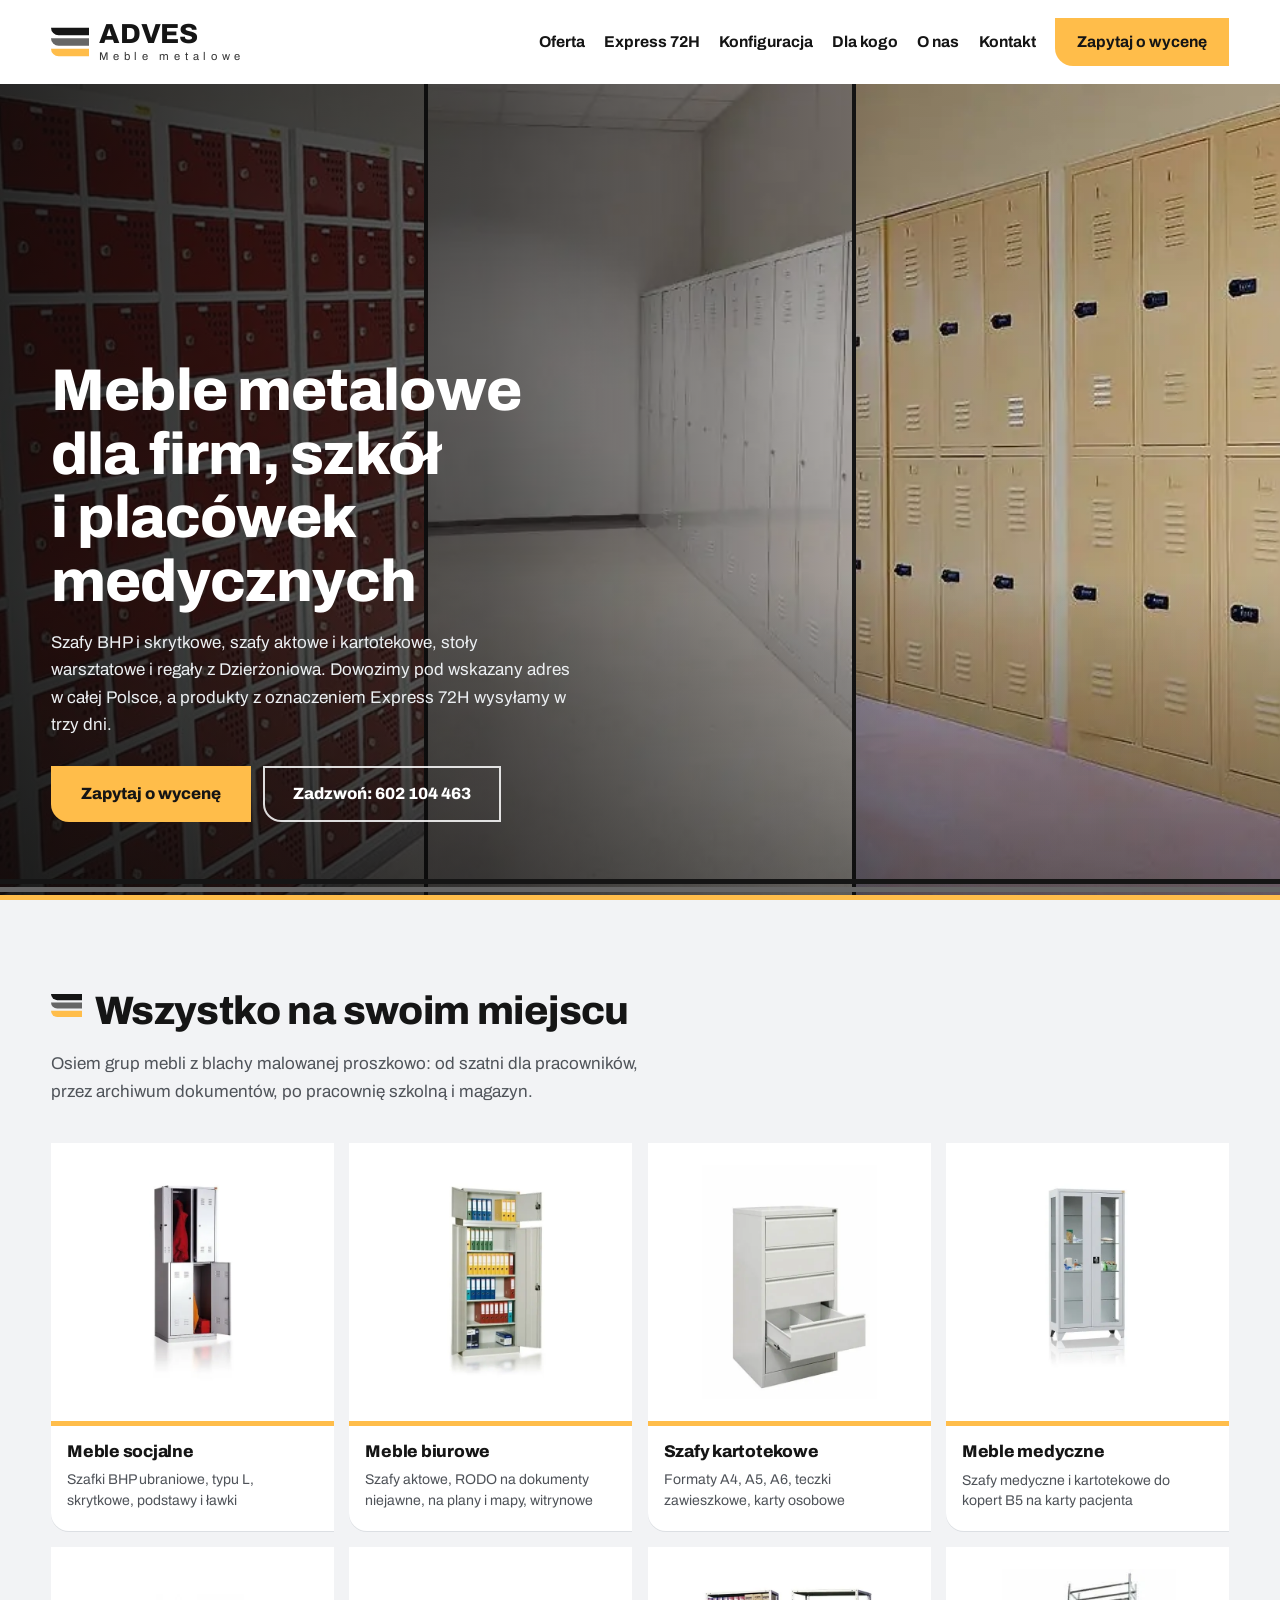
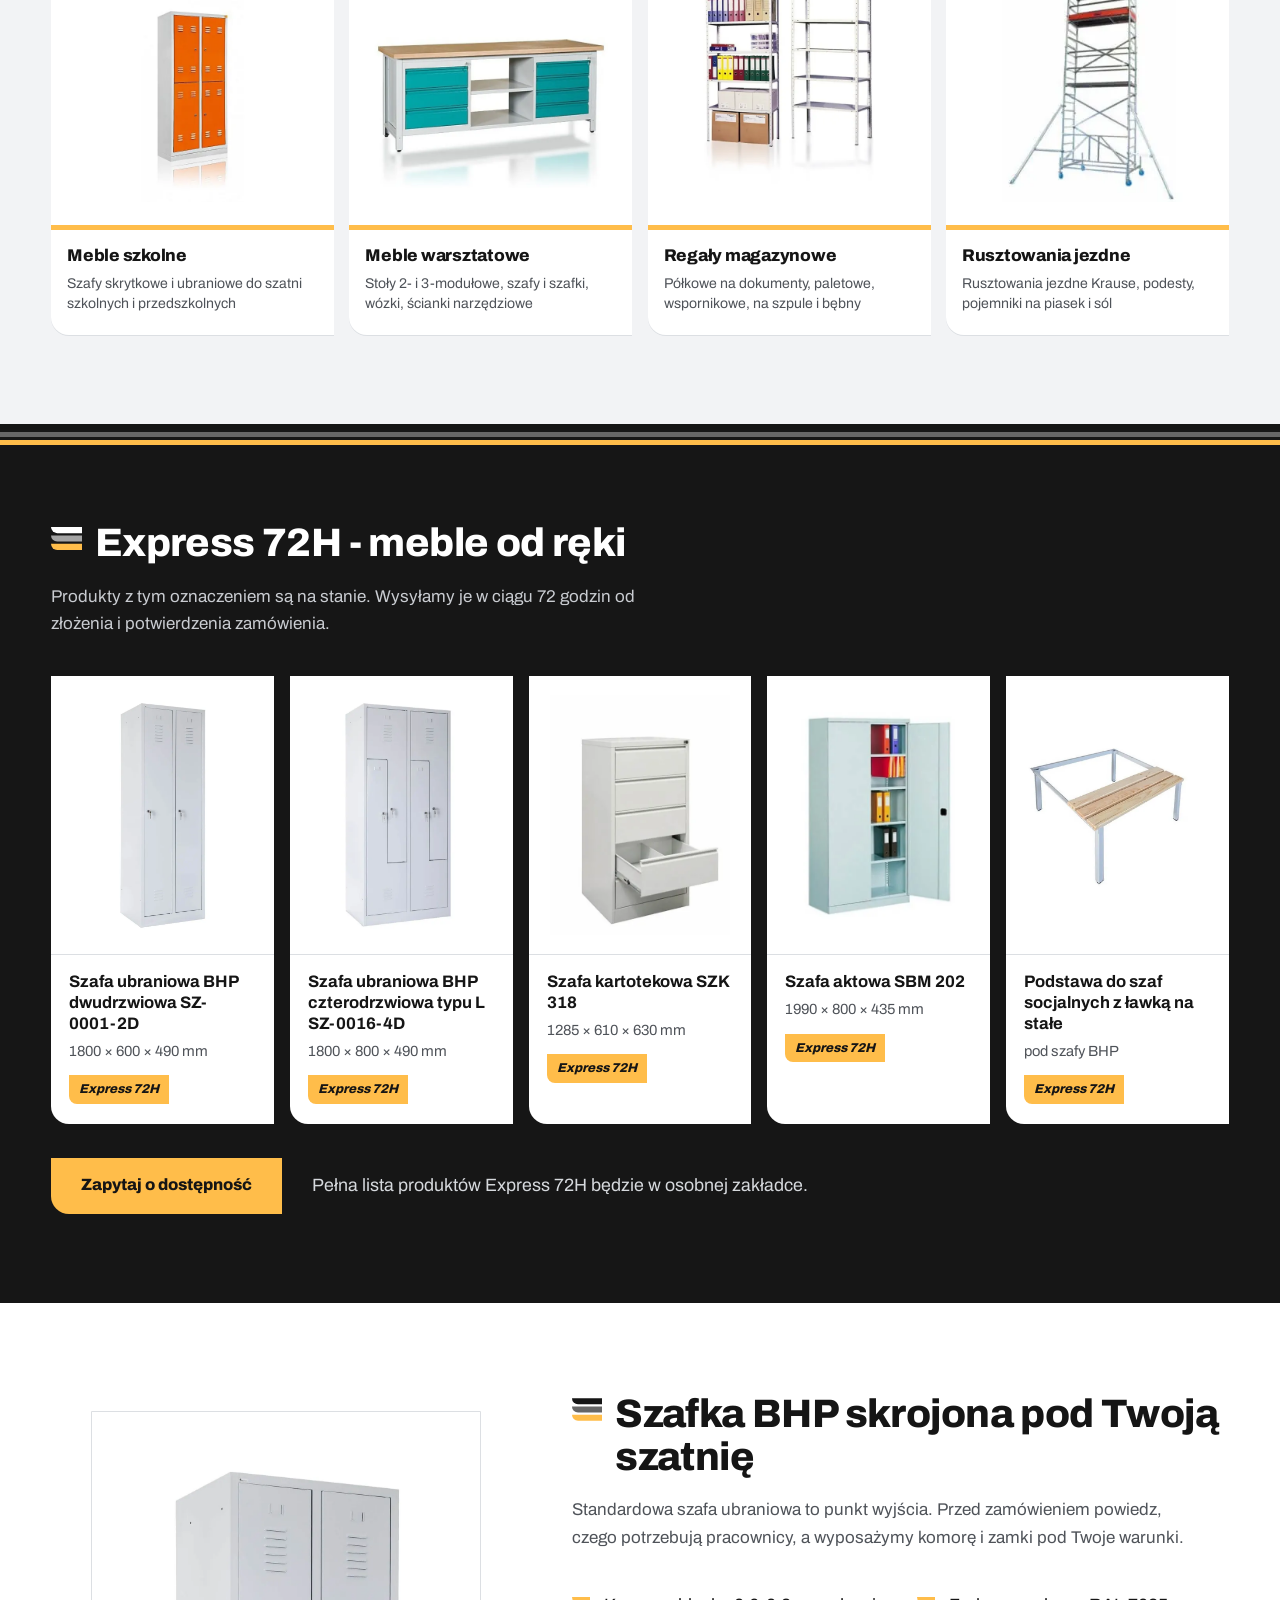
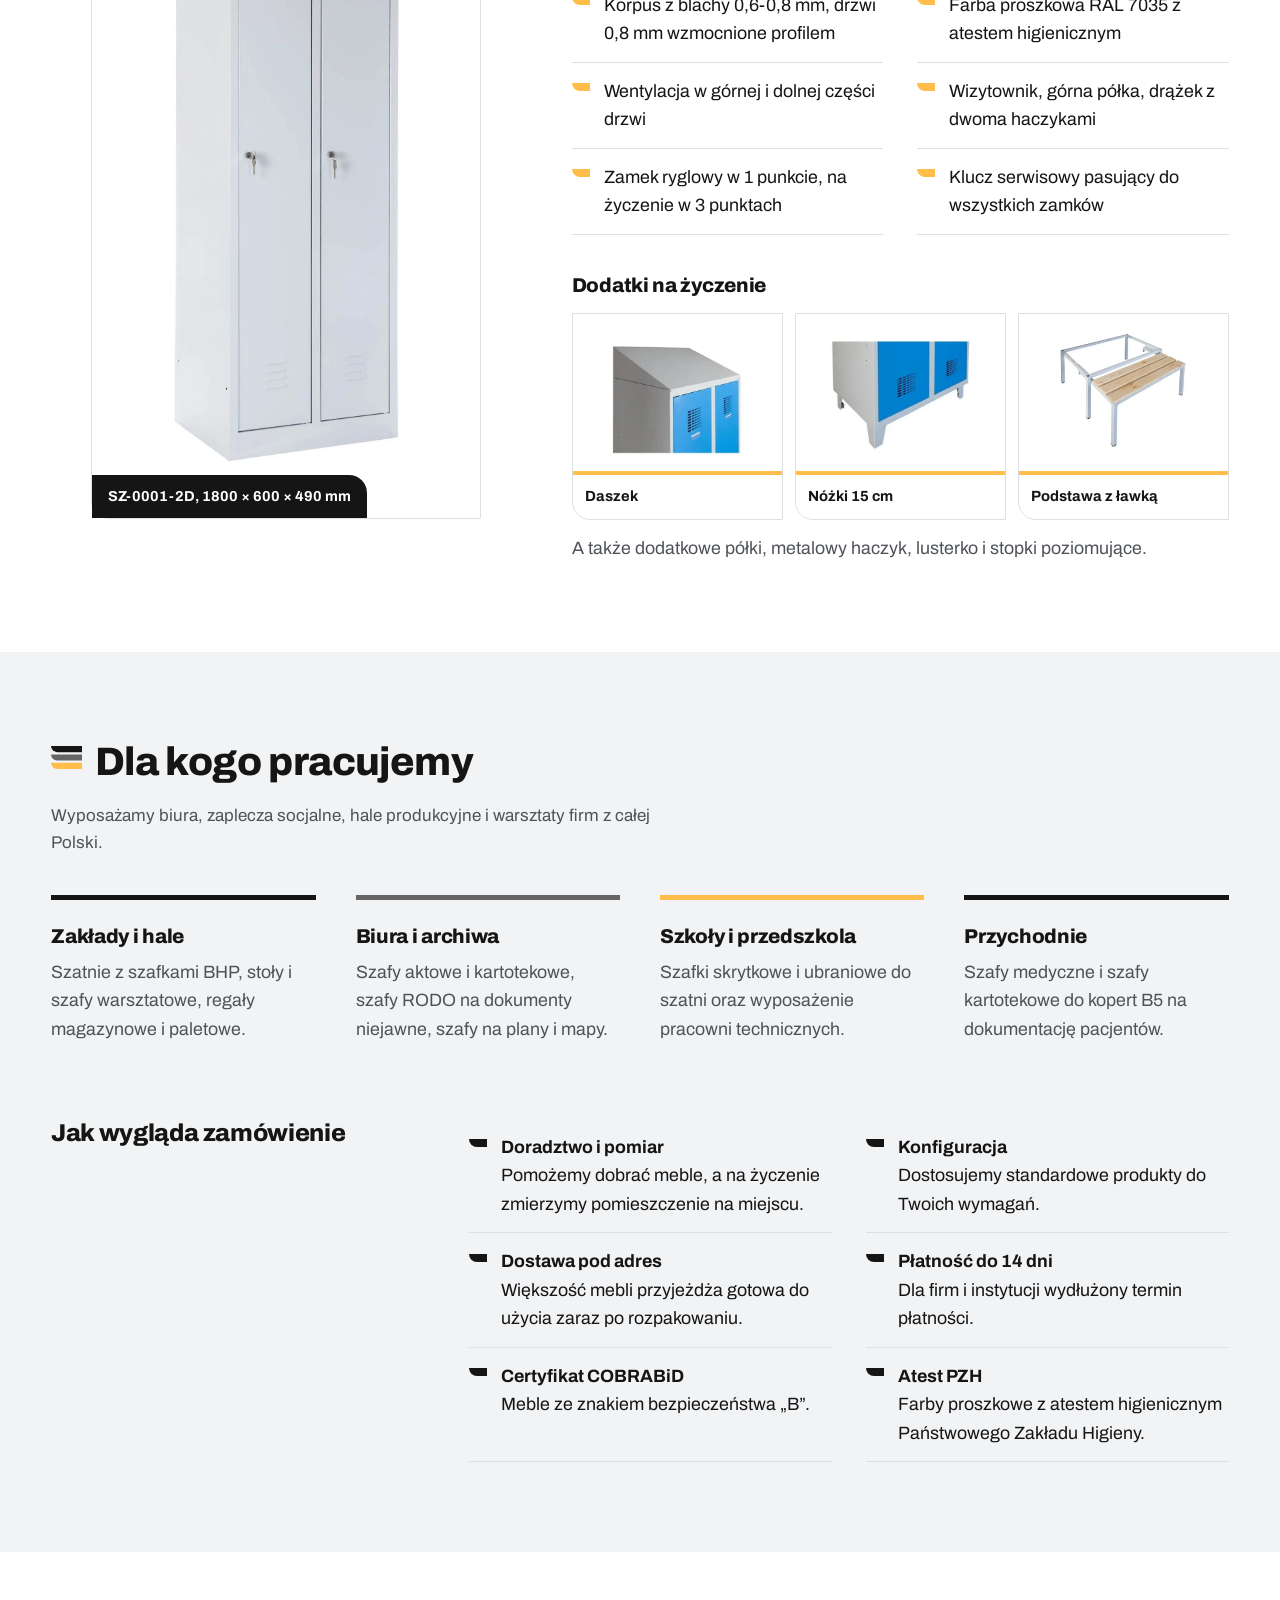
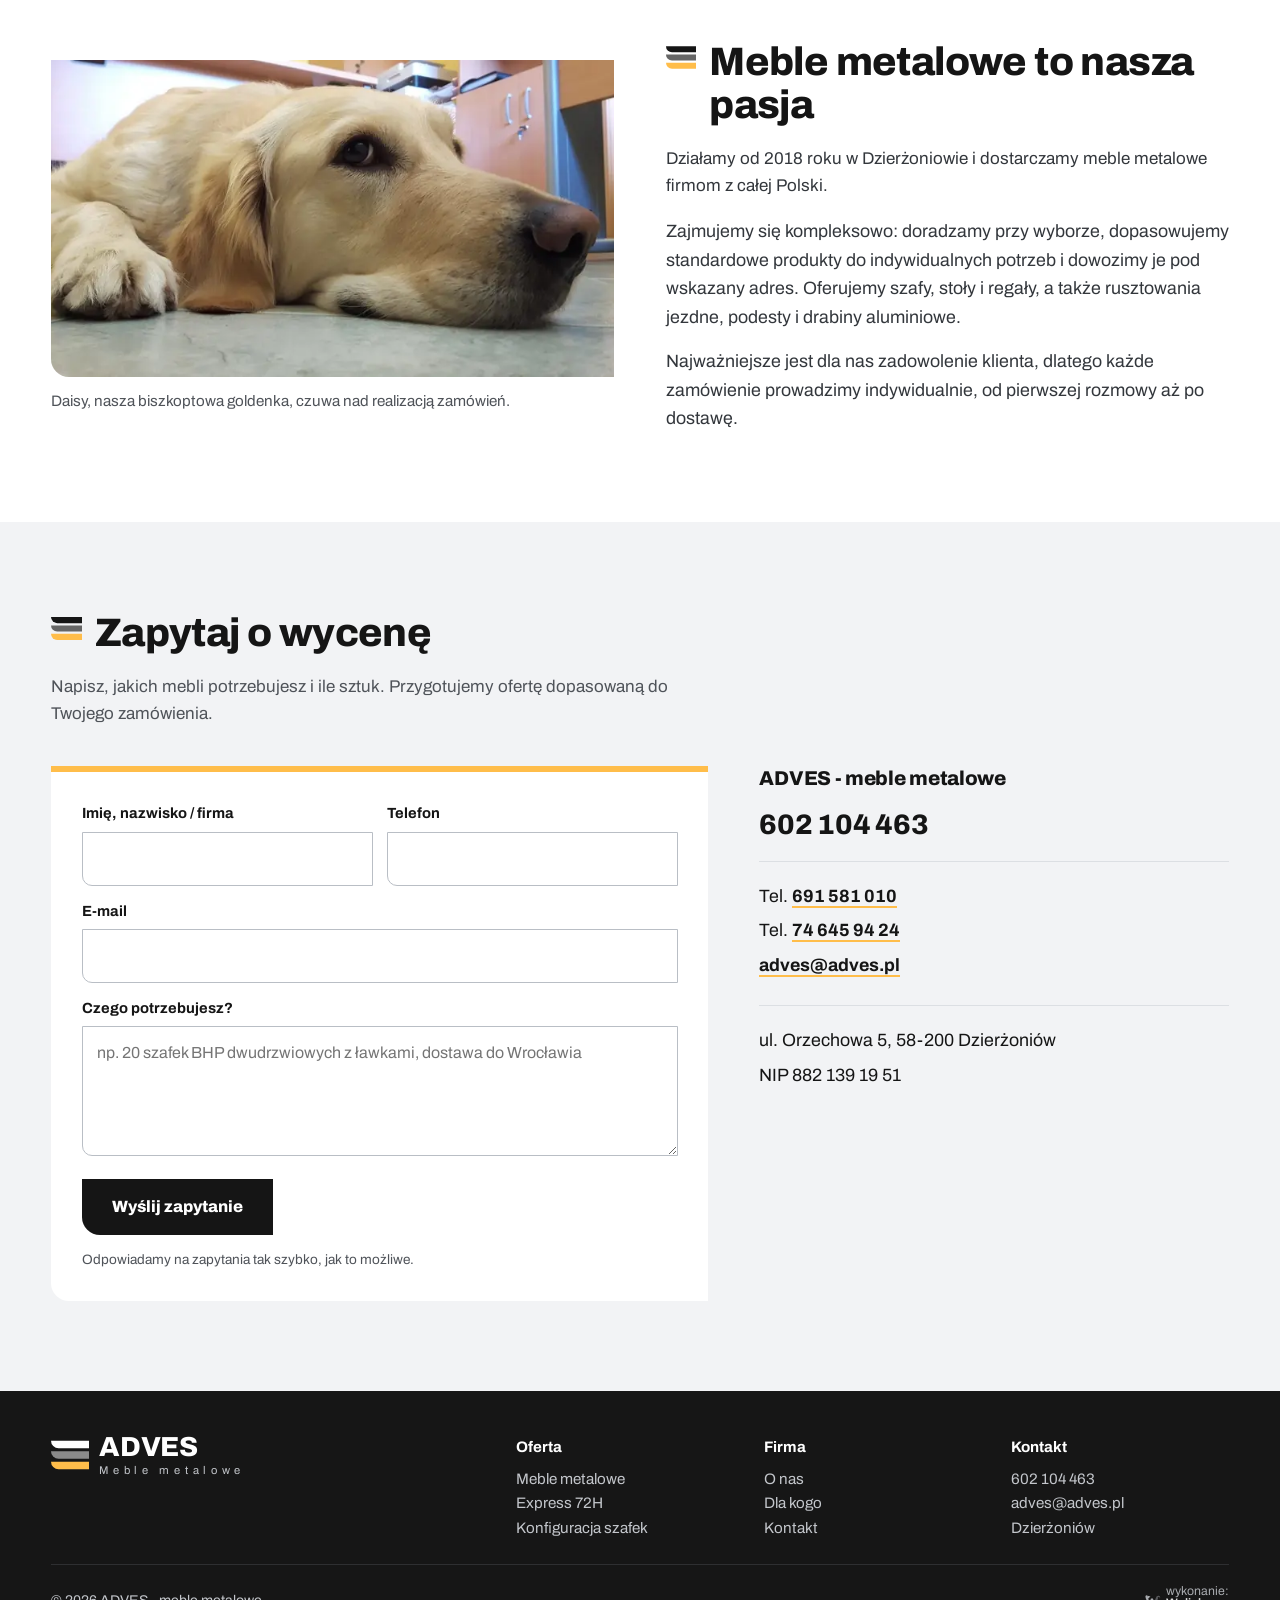
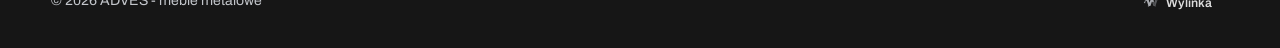
==== index.html @ edc5bda9 "Podglad strony glownej" ====
<!doctype html>
<html lang="pl">
<head>
<meta charset="utf-8">
<meta name="viewport" content="width=device-width,initial-scale=1">
<meta name="robots" content="noindex,nofollow">
<title>Meble metalowe: szafy BHP, biurowe i warsztatowe | ADVES Dzierżoniów</title>
<meta name="description" content="ADVES z Dzierżoniowa: metalowe szafy BHP, aktowe i kartotekowe, meble szkolne, medyczne i warsztatowe, regały i rusztowania. Express 72H, dostawa w całej Polsce. Tel. 602 104 463.">
<meta name="theme-color" content="#ffbd4a">
<link rel="icon" href="img/favicon.svg" type="image/svg+xml">
<link rel="preload" as="image" href="img/drzwi-1.webp" fetchpriority="high">
<link rel="preload" as="font" type="font/woff2" href="fonts/archivo-rdzen.woff2" crossorigin>
<style>
@font-face{font-family:"Archivo";font-style:normal;font-weight:400 800;font-display:swap;src:url(fonts/archivo-rdzen.woff2) format("woff2");unicode-range:U+0020-007E,U+00A0,U+00A9,U+00AB,U+00B0,U+00B7,U+00BB,U+00D3,U+00D7,U+00F3,U+2013,U+2018-2019,U+201C-201E,U+2026}
@font-face{font-family:"Archivo";font-style:normal;font-weight:400 800;font-display:swap;src:url(fonts/archivo-pl.woff2) format("woff2");unicode-range:U+0104-0107,U+0118-0119,U+0141-0144,U+015A-015B,U+0179-017C}
@font-face{font-family:"Archivo-fb";src:local("Arial");size-adjust:102%;ascent-override:90%;descent-override:22%;line-gap-override:0%}
:root{--amber:#ffbd4a;--amber2:#f2a81f;--ink:#151515;--grey:#666;--mut:#4f5359;--g:#f2f3f5;--line:#dcdfe3;--dark:#161616;--hh:64px;--w:min(calc(100vw - 32px),1760px);--r:0 0 0 18px}
@media (min-width:900px){:root{--hh:84px;--w:min(92vw,1760px)}}
*{box-sizing:border-box}
html{scroll-behavior:smooth;scroll-padding-top:var(--hh);-webkit-text-size-adjust:100%}
body{margin:0;font-family:Archivo,"Archivo-fb",system-ui,-apple-system,"Segoe UI",Roboto,sans-serif;font-size:clamp(16px,.22vw + 15px,19px);line-height:1.6;color:var(--ink);background:#fff;overflow-x:hidden}
img{display:block;max-width:100%;height:auto}
a{color:inherit}
h1,h2,h3{margin:0;font-weight:800;line-height:1.08;letter-spacing:-.015em}
h2{font-size:clamp(30px,3.1vw,60px)}
h3{font-size:clamp(20px,1.3vw,26px);line-height:1.2}
p{margin:0}
.wrap{width:var(--w);margin:0 auto}
.skip{position:absolute;left:-999px}.skip:focus{left:16px;top:8px;z-index:99;background:#fff;padding:8px 12px}
/* znak z logo: trzy belki (szuflady) */
.zn{display:flex;align-items:flex-start;gap:clamp(12px,1vw,20px)}
.zn::before{content:"";flex:none;width:clamp(30px,2.4vw,46px);aspect-ratio:40/30;margin-top:.12em;background:url("data:image/svg+xml,%3Csvg xmlns='http://www.w3.org/2000/svg' viewBox='0 0 40 30'%3E%3Cpath d='M0 0h40v8H8a8 8 0 0 1-8-8z' fill='%23151515'/%3E%3Cpath d='M0 11h40v8H8a8 8 0 0 1-8-8z' fill='%23666'/%3E%3Cpath d='M0 22h40v8H8a8 8 0 0 1-8-8z' fill='%23ffbd4a'/%3E%3C/svg%3E") no-repeat center/contain}
.ciem .zn::before{background-image:url("data:image/svg+xml,%3Csvg xmlns='http://www.w3.org/2000/svg' viewBox='0 0 40 30'%3E%3Cpath d='M0 0h40v8H8a8 8 0 0 1-8-8z' fill='%23fff'/%3E%3Cpath d='M0 11h40v8H8a8 8 0 0 1-8-8z' fill='%23a3a3a3'/%3E%3Cpath d='M0 22h40v8H8a8 8 0 0 1-8-8z' fill='%23ffbd4a'/%3E%3C/svg%3E")}
.pasy{height:21px;background:linear-gradient(var(--ink) 0 5px,transparent 5px 8px,var(--grey) 8px 13px,transparent 13px 16px,var(--amber) 16px 21px)}
.btn{display:inline-flex;align-items:center;justify-content:center;gap:10px;min-height:56px;padding:0 30px;background:var(--amber);color:var(--ink);font:800 1.02rem/1 Archivo,"Archivo-fb",Arial,sans-serif;text-decoration:none;border:0;border-radius:var(--r);cursor:pointer;-webkit-tap-highlight-color:transparent;transition:background .15s,transform .15s}
.btn:hover{background:var(--amber2)}
.btn:active{transform:translateY(1px)}
.btn.obw{background:transparent;color:#fff;box-shadow:inset 0 0 0 2px rgba(255,255,255,.85)}
.btn.obw:hover{background:rgba(255,255,255,.12)}
.btn.cz{background:var(--ink);color:#fff}.btn.cz:hover{background:#000}
.btn:focus-visible,.menu a:focus-visible,.karuzela button:focus-visible,a.lb:focus-visible{outline:3px solid #1f6feb;outline-offset:3px}
/* naglowek */
.top{position:sticky;top:0;z-index:50;height:var(--hh);background:#fff;transition:box-shadow .2s}
.top.sc{box-shadow:0 1px 0 var(--line),0 8px 22px rgba(0,0,0,.07)}
.top .wrap{height:100%;display:flex;align-items:center;justify-content:space-between;gap:18px}
.logo{display:flex;align-items:center;gap:10px;text-decoration:none;color:var(--ink)}
.logo svg{width:38px;height:30px;flex:none}
.logo b{display:block;font-weight:800;font-size:1.72rem;line-height:.9;letter-spacing:-.01em}
.logo small{display:block;font-size:.7rem;letter-spacing:.42em;margin-top:5px;color:#333;line-height:1}
.menu{display:flex;align-items:center;gap:clamp(14px,1.5vw,34px)}
.menu a{text-decoration:none;font-weight:700;font-size:.98rem;position:relative;padding:6px 0;color:var(--ink)}
.menu a:not(.btn).on::after,.menu a:not(.btn):not(.tel):hover::after{content:"";position:absolute;left:0;right:0;bottom:-2px;height:4px;background:var(--amber);border-radius:0 0 0 4px}
.menu .tel{white-space:nowrap}
.menu .btn{min-height:48px;padding:0 22px}
.burger{display:none}
@media (max-width:1320px){.menu .tel{display:none}}
@media (max-width:1100px){
  .menu{position:fixed;inset:var(--hh) 0 auto 0;background:#fff;flex-direction:column;align-items:stretch;gap:0;padding:6px 16px 22px;border-top:1px solid var(--line);box-shadow:0 18px 30px rgba(0,0,0,.14);transform:translateY(-8px);opacity:0;visibility:hidden;transition:.2s}
  .top.open .menu{transform:none;opacity:1;visibility:visible}
  .menu a{padding:15px 0;border-bottom:1px solid var(--line);font-size:1.08rem}
  .menu a.on::after,.menu a:hover::after{display:none}
  .menu a.on{color:#000;box-shadow:inset 5px 0 0 var(--amber);padding-left:14px}
  .menu .tel{display:block}
  .menu .btn{margin-top:16px;min-height:54px;border-bottom:0}
  .burger{display:flex;flex-direction:column;justify-content:center;gap:5px;width:48px;height:48px;padding:0 11px;background:var(--ink);border:0;border-radius:0 0 0 12px;cursor:pointer}
  .burger span{display:block;height:3px;background:#fff;border-radius:0 0 0 3px;transition:.2s}
  .burger span:nth-child(3){background:var(--amber)}
  .top.open .burger span:nth-child(1){transform:translateY(8px) rotate(45deg)}
  .top.open .burger span:nth-child(2){opacity:0}
  .top.open .burger span:nth-child(3){transform:translateY(-8px) rotate(-45deg);background:#fff}
}
/* hero: trzy drzwi szafek */
.hero{position:relative;display:flex;flex-direction:column;justify-content:flex-end;min-height:calc(100svh - var(--hh));color:#fff;background:var(--ink);isolation:isolate}
.drzwi{position:absolute;inset:0;display:grid;grid-template-columns:repeat(3,1fr);gap:4px;z-index:-2}
.drzwi img{width:100%;height:100%;object-fit:cover}
.hero::before{content:"";position:absolute;inset:0;z-index:-1;background:linear-gradient(180deg,rgba(10,10,10,.12) 0%,rgba(10,10,10,.5) 22%,rgba(10,10,10,.82) 50%,rgba(10,10,10,.92) 100%)}
.hero .wrap{padding:48px 0 34px}
.hero h1{font-size:clamp(34px,4.6vw,92px);max-width:14ch;text-wrap:balance}
.hero p{margin-top:16px;max-width:52ch;font-size:clamp(17px,1.05vw,21px);color:#eceff2}
.hero .akcje{display:flex;flex-wrap:wrap;gap:12px;margin-top:28px}
.hero .pasy{position:absolute;left:0;right:0;bottom:0;height:21px}
@media (min-width:900px){
  .hero{min-height:min(calc(100svh - var(--hh)),980px)}
  .hero .wrap{padding:80px 0 78px}
  .hero::before{background:linear-gradient(90deg,rgba(10,10,10,.86) 0%,rgba(10,10,10,.62) 38%,rgba(10,10,10,.12) 70%,rgba(10,10,10,0) 100%),linear-gradient(0deg,rgba(10,10,10,.45),rgba(10,10,10,0) 40%)}
}
@media (max-width:899px){.hero .akcje .btn{flex:1 1 auto}}
/* sekcje */
section{padding:clamp(64px,7vw,130px) 0}
.szary{background:var(--g)}
.ciem{background:var(--dark);color:#fff}
.lead{max-width:62ch;color:var(--mut);margin-top:18px;font-size:clamp(17px,1vw,20px)}
.ciem .lead{color:#c9ccd1}
.glowa{display:flex;justify-content:space-between;align-items:flex-end;gap:24px;flex-wrap:wrap;margin-bottom:clamp(30px,3vw,54px)}
/* kategorie */
.kat{display:grid;gap:clamp(14px,1.2vw,22px);grid-template-columns:repeat(2,1fr)}
@media (min-width:900px){.kat{grid-template-columns:repeat(4,1fr)}}
@media (min-width:1600px){.kat{grid-template-columns:repeat(8,1fr)}}
.kat article{background:#fff;border-radius:var(--r);overflow:hidden;display:flex;flex-direction:column;box-shadow:0 1px 0 var(--line)}
.kat .fot{position:relative;aspect-ratio:1;background:#fff;border-bottom:5px solid var(--amber)}
.kat .fot img{position:absolute;inset:8%;width:84%;height:84%;object-fit:contain}
.kat .tx{padding:16px 16px 20px}
.kat h3{font-size:clamp(17px,1.1vw,22px)}
.kat p{margin-top:8px;font-size:.88rem;color:var(--mut);line-height:1.45}
@media (max-width:420px){.kat .tx{padding:12px 12px 16px}.kat p{font-size:.82rem}}
/* karuzela */
.karuzela{position:relative}
.tor{display:grid;grid-auto-flow:column;grid-auto-columns:minmax(240px,78%);gap:16px;overflow-x:auto;scroll-snap-type:x mandatory;scrollbar-width:none;padding-bottom:4px;cursor:grab}
.tor::-webkit-scrollbar{display:none}
.tor.ciag{cursor:grabbing;scroll-snap-type:none}
.tor>*{scroll-snap-align:start}
@media (min-width:700px){.tor{grid-auto-columns:calc((100% - 32px)/3)}}
@media (min-width:1200px){.tor{grid-auto-columns:calc((100% - 64px)/5);gap:16px}}
.strz{display:flex;gap:10px}
.strz button{width:52px;height:52px;border:0;border-radius:0 0 0 14px;background:var(--amber);color:var(--ink);font:800 22px/1 Archivo,Arial,sans-serif;cursor:pointer}
.strz button:disabled{opacity:.35;cursor:default}
.karuzela.pelna .strz{display:none}
/* express */
.prod{background:#fff;color:var(--ink);border-radius:var(--r);overflow:hidden;display:flex;flex-direction:column;user-select:none}
.prod a.lb{position:relative;display:block;aspect-ratio:4/5;background:#fff}
.prod a.lb img{position:absolute;inset:7%;width:86%;height:86%;object-fit:contain;pointer-events:none}
.prod .tx{padding:16px 18px 20px;border-top:1px solid var(--line);flex:1}
.prod b{display:block;font-size:1.04rem;line-height:1.25}
.prod span{display:block;margin-top:6px;color:var(--mut);font-size:.92rem}
.prod .zn72{display:inline-block;margin-top:12px;padding:4px 10px;background:var(--amber);font-weight:800;font-size:.8rem;border-radius:0 0 0 8px}
.uwaga72{margin-top:30px;display:flex;flex-wrap:wrap;gap:16px 30px;align-items:center;color:#d6d9dd}
/* konfiguracja */
.konf{display:grid;gap:clamp(30px,4vw,80px);align-items:start}
@media (min-width:1000px){.konf{grid-template-columns:minmax(0,5fr) minmax(0,7fr)}}
.szafa{background:#fff;border:1px solid var(--line);border-radius:var(--r);display:flex;justify-content:center;padding:clamp(24px,3vw,56px);position:relative}
.szafa a{display:block}
.szafa img{height:min(70vh,720px);width:auto;max-width:100%;object-fit:contain}
.szafa figcaption{position:absolute;left:0;bottom:0;background:var(--ink);color:#fff;padding:10px 16px;font-weight:700;font-size:.9rem;border-radius:0 18px 0 0}
.spec{list-style:none;padding:0;margin:26px 0 0;display:grid;gap:0}
@media (min-width:700px){.spec{grid-template-columns:1fr 1fr;column-gap:34px}}
.spec li{position:relative;padding:14px 0 14px 32px;border-bottom:1px solid var(--line)}
.spec li::before{content:"";position:absolute;left:0;top:1.15em;width:18px;height:8px;background:var(--amber);border-radius:0 0 0 8px}
.dodatki{margin-top:clamp(30px,3vw,48px)}
.dodatki h3{margin-bottom:16px}
.dod{display:grid;grid-template-columns:repeat(3,1fr);gap:12px}
.dod a{display:block;background:#fff;border:1px solid var(--line);border-radius:var(--r);overflow:hidden;text-decoration:none}
.dod img{aspect-ratio:4/3;object-fit:contain;width:100%;padding:6%}
.dod span{display:block;padding:10px 12px;font-weight:700;font-size:.92rem;border-top:4px solid var(--amber)}
.dodatki p{margin-top:14px;color:var(--mut)}
/* dla kogo */
.kto{display:grid;gap:0;grid-template-columns:1fr}
@media (min-width:700px){.kto{grid-template-columns:repeat(2,1fr);gap:0 40px}}
@media (min-width:1200px){.kto{grid-template-columns:repeat(4,1fr)}}
.kto div{padding:24px 0;border-top:5px solid var(--ink)}
.kto div:nth-child(2){border-color:var(--grey)}.kto div:nth-child(3){border-color:var(--amber)}.kto div:nth-child(4){border-color:var(--ink)}
.kto p{margin-top:10px;color:var(--mut)}
.jak{margin-top:clamp(40px,4vw,70px);display:grid;gap:clamp(20px,3vw,60px);align-items:start}
@media (min-width:1000px){.jak{grid-template-columns:minmax(0,4fr) minmax(0,8fr)}}
.jak ul{list-style:none;margin:0;padding:0;display:grid;gap:0}
@media (min-width:700px){.jak ul{grid-template-columns:1fr 1fr;column-gap:34px}}
.jak li{position:relative;padding:14px 0 14px 32px;border-bottom:1px solid var(--line)}
.jak li::before{content:"";position:absolute;left:0;top:1.15em;width:18px;height:8px;background:var(--ink);border-radius:0 0 0 8px}
.jak li b{display:block}
/* o nas */
.onas{display:grid;gap:clamp(30px,4vw,80px);align-items:center}
@media (min-width:1000px){.onas{grid-template-columns:minmax(0,6fr) minmax(0,6fr)}}
.onas figure{margin:0;position:relative}
.onas figure a{display:block;border-radius:var(--r);overflow:hidden}
.onas figure img{width:100%;aspect-ratio:16/9;object-fit:cover}
.onas figcaption{margin-top:12px;color:var(--mut);font-size:.95rem}
.onas .txt p+p{margin-top:16px}
.onas .txt p{color:#33373c}
/* kontakt */
.kont{display:grid;gap:clamp(30px,4vw,80px);align-items:start}
@media (min-width:1000px){.kont{grid-template-columns:minmax(0,7fr) minmax(0,5fr)}}
form.pokaz{display:grid;gap:14px;background:#fff;padding:clamp(20px,2.4vw,40px);border-radius:var(--r);border-top:6px solid var(--amber)}
@media (min-width:700px){form.pokaz{grid-template-columns:1fr 1fr}.pole.cale,form.pokaz .btn,form.pokaz .info,form.pokaz .msg{grid-column:1/-1}}
.pole label{display:block;font-weight:700;font-size:.92rem;margin-bottom:6px}
.pole input,.pole textarea,.pole select{width:100%;font:inherit;font-size:16px;padding:13px 14px;border:1.5px solid #b9bec5;border-radius:0 0 0 10px;background:#fff;color:var(--ink)}
.pole textarea{min-height:130px;resize:vertical}
.pole input:focus,.pole textarea:focus,.pole select:focus{outline:3px solid var(--amber);outline-offset:0;border-color:var(--ink)}
form.pokaz .btn{justify-self:start}
form.pokaz .info{font-size:.85rem;color:var(--mut)}
.msg{padding:14px 16px;background:var(--ink);color:#fff;border-radius:0 0 0 12px}
.dane h3{margin-bottom:12px}
.dane p{margin-bottom:6px}
.dane a{font-weight:700;text-decoration:none;border-bottom:2px solid var(--amber)}
.dane .tel-duzy{display:block;font-size:clamp(26px,2.2vw,40px);font-weight:800;border:0;margin:8px 0 14px;letter-spacing:-.01em}
.dane .blok{padding:20px 0;border-top:1px solid var(--line)}
/* stopka */
footer{background:var(--dark);color:#c3c6cb;padding:44px 0 30px;font-size:.95rem}
footer .wrap{display:grid;grid-template-columns:1fr 1fr;gap:24px 30px}
@media (min-width:900px){footer .wrap{grid-template-columns:2fr 1fr 1fr 1fr}}
footer b{color:#fff;display:block;margin-bottom:8px}
footer .wrap>div:first-child{grid-column:1/-1}
@media (min-width:900px){footer .wrap>div:first-child{grid-column:auto}}
footer a{text-decoration:none}
footer a:hover{color:#fff}
footer .dol{grid-column:1/-1;display:flex;flex-wrap:wrap;gap:12px 24px;justify-content:space-between;align-items:center;border-top:1px solid #2e2f31;padding-top:20px;font-size:.88rem}
footer .logo{color:#fff}
footer .logo small{color:#c3c6cb}

.wylinka-badge{display:inline-flex;align-items:center;gap:.4em;color:inherit;text-decoration:none;font-size:.875em;line-height:1;opacity:.85}
.wylinka-badge:hover,.wylinka-badge:focus-visible{opacity:1}
.wylinka-badge:focus-visible{outline:2px solid currentColor;outline-offset:3px;border-radius:2px}
.wylinka-badge svg{width:18px;height:18px;flex:none;overflow:visible}
.wylinka-badge b{font-weight:600}
.wylinka-badge .wy-old{opacity:.45;transform-origin:40px 30px;transition:transform .32s cubic-bezier(.3,.7,.4,1),opacity .32s ease-out}
.wylinka-badge .wy-pod{opacity:0;transition:opacity .2s ease-out .08s}
.wylinka-badge:hover .wy-old,.wylinka-badge:focus-visible .wy-old{transform:translate(9px,7px) rotate(9deg);opacity:0}
.wylinka-badge:hover .wy-pod,.wylinka-badge:focus-visible .wy-pod{opacity:1}
@media (prefers-reduced-motion:reduce){.wylinka-badge .wy-old,.wylinka-badge .wy-pod{transition:none}.wylinka-badge:hover .wy-old,.wylinka-badge:focus-visible .wy-old{transform:none;opacity:.45}.wylinka-badge:hover .wy-pod,.wylinka-badge:focus-visible .wy-pod{opacity:0}}


/* lightbox */
#lb{border:0;padding:0;max-width:none;max-height:none;width:100vw;height:100dvh;background:rgba(12,12,12,.94);color:#fff}
#lb::backdrop{background:rgba(0,0,0,.6)}
#lb .lb-in{position:absolute;inset:60px 16px 70px;display:flex;align-items:center;justify-content:center}
#lb img{max-width:100%;max-height:100%;object-fit:contain;background:#fff}
#lb p{position:absolute;left:16px;right:16px;bottom:22px;text-align:center}
#lb button{position:absolute;width:52px;height:52px;border:0;border-radius:0 0 0 14px;background:var(--amber);color:var(--ink);font:800 24px/1 Archivo,Arial,sans-serif;cursor:pointer}
.lb-x{top:10px;right:12px}.lb-p{left:12px;top:50%}.lb-n{right:12px;top:50%}
body.lb-on{overflow:hidden}
@media (prefers-reduced-motion:reduce){html{scroll-behavior:auto}*{transition:none!important}}
</style>
</head>
<body>
<a class="skip" href="#oferta">Przejdź do treści</a>
<header class="top">
  <div class="wrap">
    <a class="logo" href="#" aria-label="ADVES - meble metalowe, strona główna">
      <svg viewBox="0 0 40 30" aria-hidden="true"><path d="M0 0h40v8H8a8 8 0 0 1-8-8z" fill="currentColor"/><path d="M0 11h40v8H8a8 8 0 0 1-8-8z" fill="#666"/><path d="M0 22h40v8H8a8 8 0 0 1-8-8z" fill="#ffbd4a"/></svg>
      <span><b>ADVES</b><small>Meble metalowe</small></span>
    </a>
    <nav class="menu" aria-label="Menu główne">
      <a href="#oferta">Oferta</a>
      <a href="#express">Express 72H</a>
      <a href="#konfiguracja">Konfiguracja</a>
      <a href="#dla-kogo">Dla kogo</a>
      <a href="#o-nas">O nas</a>
      <a href="#kontakt">Kontakt</a>
      <a class="tel" href="tel:+48602104463">602 104 463</a>
      <a class="btn" href="#kontakt">Zapytaj o wycenę</a>
    </nav>
    <button class="burger" type="button" aria-label="Otwórz menu" aria-expanded="false"><span></span><span></span><span></span></button>
  </div>
</header>

<main>
<section class="hero" aria-labelledby="h1" style="padding:0">
  <div class="drzwi" aria-hidden="true">
    <img src="img/drzwi-1.webp" width="698" height="600" alt="" fetchpriority="high" decoding="async">
    <img src="img/drzwi-2.webp" width="696" height="600" alt="" fetchpriority="high" decoding="async">
    <img src="img/drzwi-3.webp" width="698" height="600" alt="" fetchpriority="high" decoding="async">
  </div>
  <div class="wrap">
    <h1 id="h1">Meble metalowe dla firm, szkół i placówek medycznych</h1>
    <p>Szafy BHP i skrytkowe, szafy aktowe i kartotekowe, stoły warsztatowe i regały z Dzierżoniowa. Dowozimy pod wskazany adres w całej Polsce, a produkty z oznaczeniem Express 72H wysyłamy w trzy dni.</p>
    <div class="akcje">
      <a class="btn" href="#kontakt">Zapytaj o wycenę</a>
      <a class="btn obw" href="tel:+48602104463">Zadzwoń: 602 104 463</a>
    </div>
  </div>
  <div class="pasy" aria-hidden="true"></div>
</section>

<section id="oferta" class="szary">
  <div class="wrap">
    <div class="glowa">
      <div>
        <h2 class="zn">Wszystko na swoim miejscu</h2>
        <p class="lead">Osiem grup mebli z blachy malowanej proszkowo: od szatni dla pracowników, przez archiwum dokumentów, po pracownię szkolną i magazyn.</p>
      </div>
    </div>
    <div class="kat">
      <article><div class="fot"><img src="img/k-socjalne.webp" width="600" height="600" alt="Metalowa szafka BHP z odzieżą roboczą" loading="lazy" decoding="async"></div><div class="tx"><h3>Meble socjalne</h3><p>Szafki BHP ubraniowe, typu L, skrytkowe, podstawy i ławki</p></div></article>
      <article><div class="fot"><img src="img/k-biurowe.webp" width="600" height="600" alt="Metalowa szafa aktowa z segregatorami" loading="lazy" decoding="async"></div><div class="tx"><h3>Meble biurowe</h3><p>Szafy aktowe, RODO na dokumenty niejawne, na plany i mapy, witrynowe</p></div></article>
      <article><div class="fot"><img src="img/k-kartotekowe.webp" width="450" height="600" alt="Szafa kartotekowa z wysuniętą szufladą" loading="lazy" decoding="async"></div><div class="tx"><h3>Szafy kartotekowe</h3><p>Formaty A4, A5, A6, teczki zawieszkowe, karty osobowe</p></div></article>
      <article><div class="fot"><img src="img/k-medyczne.webp" width="600" height="600" alt="Przeszklona szafa medyczna" loading="lazy" decoding="async"></div><div class="tx"><h3>Meble medyczne</h3><p>Szafy medyczne i kartotekowe do kopert B5 na karty pacjenta</p></div></article>
      <article><div class="fot"><img src="img/k-szkolne.webp" width="600" height="600" alt="Pomarańczowa szafa skrytkowa szkolna" loading="lazy" decoding="async"></div><div class="tx"><h3>Meble szkolne</h3><p>Szafy skrytkowe i ubraniowe do szatni szkolnych i przedszkolnych</p></div></article>
      <article><div class="fot"><img src="img/k-warsztatowe.webp" width="600" height="600" alt="Stół warsztatowy z szufladami" loading="lazy" decoding="async"></div><div class="tx"><h3>Meble warsztatowe</h3><p>Stoły 2- i 3-modułowe, szafy i szafki, wózki, ścianki narzędziowe</p></div></article>
      <article><div class="fot"><img src="img/k-regaly.webp" width="600" height="600" alt="Metalowe regały półkowe" loading="lazy" decoding="async"></div><div class="tx"><h3>Regały magazynowe</h3><p>Półkowe na dokumenty, paletowe, wspornikowe, na szpule i bębny</p></div></article>
      <article><div class="fot"><img src="img/k-rusztowania.webp" width="300" height="300" alt="Aluminiowe rusztowanie jezdne" loading="lazy" decoding="async"></div><div class="tx"><h3>Rusztowania jezdne</h3><p>Rusztowania jezdne Krause, podesty, pojemniki na piasek i sól</p></div></article>
    </div>
  </div>
</section>

<section id="express" class="ciem" style="padding-top:0">
  <div class="pasy" aria-hidden="true"></div>
  <div class="wrap" style="padding-top:clamp(56px,6vw,110px)">
    <div class="karuzela">
      <div class="glowa">
        <div>
          <h2 class="zn">Express 72H - meble od ręki</h2>
          <p class="lead">Produkty z tym oznaczeniem są na stanie. Wysyłamy je w ciągu 72 godzin od złożenia i potwierdzenia zamówienia.</p>
        </div>
        <div class="strz"><button class="prev" type="button" aria-label="Poprzednie produkty">&#8592;</button><button class="next" type="button" aria-label="Następne produkty">&#8594;</button></div>
      </div>
      <div class="tor">
        <article class="prod"><a class="lb" data-g="ex" data-alt="Szafa ubraniowa BHP dwudrzwiowa SZ-0001-2D" href="img/p-sz00012d-800.webp"><img src="img/p-sz00012d-400.webp" width="400" height="926" alt="Szafa ubraniowa BHP dwudrzwiowa SZ-0001-2D" loading="lazy" decoding="async"></a><div class="tx"><b>Szafa ubraniowa BHP dwudrzwiowa SZ-0001-2D</b><span>1800 × 600 × 490 mm</span><em class="zn72">Express 72H</em></div></article>
        <article class="prod"><a class="lb" data-g="ex" data-alt="Szafa ubraniowa BHP czterodrzwiowa typu L SZ-0016-4D" href="img/p-sz00164d.webp"><img src="img/p-sz00164d.webp" width="500" height="755" alt="Szafa ubraniowa BHP czterodrzwiowa typu L SZ-0016-4D" loading="lazy" decoding="async"></a><div class="tx"><b>Szafa ubraniowa BHP czterodrzwiowa typu L SZ-0016-4D</b><span>1800 × 800 × 490 mm</span><em class="zn72">Express 72H</em></div></article>
        <article class="prod"><a class="lb" data-g="ex" data-alt="Szafa kartotekowa SZK 318" href="img/k-kartotekowe.webp"><img src="img/k-kartotekowe.webp" width="450" height="600" alt="Szafa kartotekowa SZK 318" loading="lazy" decoding="async"></a><div class="tx"><b>Szafa kartotekowa SZK 318</b><span>1285 × 610 × 630 mm</span><em class="zn72">Express 72H</em></div></article>
        <article class="prod"><a class="lb" data-g="ex" data-alt="Szafa aktowa SBM 202" href="img/p-sbm202.webp"><img src="img/p-sbm202.webp" width="418" height="482" alt="Szafa aktowa SBM 202" loading="lazy" decoding="async"></a><div class="tx"><b>Szafa aktowa SBM 202</b><span>1990 × 800 × 435 mm</span><em class="zn72">Express 72H</em></div></article>
        <article class="prod"><a class="lb" data-g="ex" data-alt="Podstawa do szaf socjalnych z ławką na stałe" href="img/p-podstawa.webp"><img src="img/p-podstawa.webp" width="645" height="533" alt="Podstawa do szaf socjalnych z ławką na stałe" loading="lazy" decoding="async"></a><div class="tx"><b>Podstawa do szaf socjalnych z ławką na stałe</b><span>pod szafy BHP</span><em class="zn72">Express 72H</em></div></article>
      </div>
      <div class="uwaga72"><a class="btn" href="#kontakt">Zapytaj o dostępność</a><span>Pełna lista produktów Express 72H będzie w osobnej zakładce.</span></div>
    </div>
  </div>
</section>

<section id="konfiguracja">
  <div class="wrap konf">
    <figure class="szafa">
      <a class="lb" data-g="konf" data-alt="Szafa ubraniowa BHP dwudrzwiowa SZ-0001-2D" href="img/p-sz00012d-800.webp"><img src="img/p-sz00012d-800.webp" width="800" height="1852" alt="Szafa ubraniowa BHP dwudrzwiowa SZ-0001-2D w kolorze RAL 7035" loading="lazy" decoding="async"></a>
      <figcaption>SZ-0001-2D, 1800 × 600 × 490 mm</figcaption>
    </figure>
    <div>
      <h2 class="zn">Szafka BHP skrojona pod Twoją szatnię</h2>
      <p class="lead">Standardowa szafa ubraniowa to punkt wyjścia. Przed zamówieniem powiedz, czego potrzebują pracownicy, a wyposażymy komorę i zamki pod Twoje warunki.</p>
      <ul class="spec">
        <li>Korpus z blachy 0,6-0,8 mm, drzwi 0,8 mm wzmocnione profilem</li>
        <li>Farba proszkowa RAL 7035 z atestem higienicznym</li>
        <li>Wentylacja w górnej i dolnej części drzwi</li>
        <li>Wizytownik, górna półka, drążek z dwoma haczykami</li>
        <li>Zamek ryglowy w 1 punkcie, na życzenie w 3 punktach</li>
        <li>Klucz serwisowy pasujący do wszystkich zamków</li>
      </ul>
      <div class="dodatki">
        <h3>Dodatki na życzenie</h3>
        <div class="dod">
          <a class="lb" data-g="konf" data-alt="Daszek skośny na szafę BHP" href="img/d-daszek.webp"><img src="img/d-daszek.webp" width="500" height="389" alt="Daszek skośny na szafę BHP" loading="lazy" decoding="async"><span>Daszek</span></a>
          <a class="lb" data-g="konf" data-alt="Nóżki 15 cm pod szafę BHP" href="img/d-nozki.webp"><img src="img/d-nozki.webp" width="500" height="379" alt="Nóżki pod szafę BHP" loading="lazy" decoding="async"><span>Nóżki 15 cm</span></a>
          <a class="lb" data-g="konf" data-alt="Podstawa z ławką pod szafy BHP" href="img/d-podstawa.webp"><img src="img/d-podstawa.webp" width="600" height="500" alt="Podstawa z ławką pod szafy BHP" loading="lazy" decoding="async"><span>Podstawa z ławką</span></a>
        </div>
        <p>A także dodatkowe półki, metalowy haczyk, lusterko i stopki poziomujące.</p>
      </div>
    </div>
  </div>
</section>

<section id="dla-kogo" class="szary">
  <div class="wrap">
    <div class="glowa"><div><h2 class="zn">Dla kogo pracujemy</h2><p class="lead">Wyposażamy biura, zaplecza socjalne, hale produkcyjne i warsztaty firm z całej Polski.</p></div></div>
    <div class="kto">
      <div><h3>Zakłady i hale</h3><p>Szatnie z szafkami BHP, stoły i szafy warsztatowe, regały magazynowe i paletowe.</p></div>
      <div><h3>Biura i archiwa</h3><p>Szafy aktowe i kartotekowe, szafy RODO na dokumenty niejawne, szafy na plany i mapy.</p></div>
      <div><h3>Szkoły i przedszkola</h3><p>Szafki skrytkowe i ubraniowe do szatni oraz wyposażenie pracowni technicznych.</p></div>
      <div><h3>Przychodnie</h3><p>Szafy medyczne i szafy kartotekowe do kopert B5 na dokumentację pacjentów.</p></div>
    </div>
    <div class="jak">
      <h3 style="font-size:clamp(24px,1.9vw,36px)">Jak wygląda zamówienie</h3>
      <ul>
        <li><b>Doradztwo i pomiar</b>Pomożemy dobrać meble, a na życzenie zmierzymy pomieszczenie na miejscu.</li>
        <li><b>Konfiguracja</b>Dostosujemy standardowe produkty do Twoich wymagań.</li>
        <li><b>Dostawa pod adres</b>Większość mebli przyjeżdża gotowa do użycia zaraz po rozpakowaniu.</li>
        <li><b>Płatność do 14 dni</b>Dla firm i instytucji wydłużony termin płatności.</li>
        <li><b>Certyfikat COBRABiD</b>Meble ze znakiem bezpieczeństwa „B”.</li>
        <li><b>Atest PZH</b>Farby proszkowe z atestem higienicznym Państwowego Zakładu Higieny.</li>
      </ul>
    </div>
  </div>
</section>

<section id="o-nas">
  <div class="wrap onas">
    <figure>
      <a class="lb" data-g="onas" data-alt="Daisy, biszkoptowa goldenka z zespołu ADVES" href="img/daisy-1200.webp"><img src="img/daisy-700.webp" srcset="img/daisy-700.webp 700w, img/daisy-1200.webp 1200w" sizes="(min-width:1000px) 46vw, 100vw" width="1200" height="675" alt="Daisy, biszkoptowa goldenka z zespołu ADVES" loading="lazy" decoding="async"></a>
      <figcaption>Daisy, nasza biszkoptowa goldenka, czuwa nad realizacją zamówień.</figcaption>
    </figure>
    <div class="txt">
      <h2 class="zn">Meble metalowe to nasza pasja</h2>
      <p class="lead" style="margin-bottom:18px">Działamy od 2018 roku w Dzierżoniowie i dostarczamy meble metalowe firmom z całej Polski.</p>
      <p>Zajmujemy się kompleksowo: doradzamy przy wyborze, dopasowujemy standardowe produkty do indywidualnych potrzeb i dowozimy je pod wskazany adres. Oferujemy szafy, stoły i regały, a także rusztowania jezdne, podesty i drabiny aluminiowe.</p>
      <p>Najważniejsze jest dla nas zadowolenie klienta, dlatego każde zamówienie prowadzimy indywidualnie, od pierwszej rozmowy aż po dostawę.</p>
    </div>
  </div>
</section>

<section id="kontakt" class="szary">
  <div class="wrap">
    <div class="glowa"><div><h2 class="zn">Zapytaj o wycenę</h2><p class="lead">Napisz, jakich mebli potrzebujesz i ile sztuk. Przygotujemy ofertę dopasowaną do Twojego zamówienia.</p></div></div>
    <div class="kont">
      <form class="pokaz" novalidate>
        <div class="pole"><label for="f-im">Imię, nazwisko / firma</label><input id="f-im" name="imie" autocomplete="name" required></div>
        <div class="pole"><label for="f-tel">Telefon</label><input id="f-tel" name="tel" type="tel" autocomplete="tel"></div>
        <div class="pole cale"><label for="f-em">E-mail</label><input id="f-em" name="email" type="email" autocomplete="email" required></div>
        <div class="pole cale"><label for="f-wi">Czego potrzebujesz?</label><textarea id="f-wi" name="wiadomosc" required placeholder="np. 20 szafek BHP dwudrzwiowych z ławkami, dostawa do Wrocławia"></textarea></div>
        <button class="btn cz" type="submit">Wyślij zapytanie</button>
        <p class="info">Odpowiadamy na zapytania tak szybko, jak to możliwe.</p>
        <p class="msg" hidden tabindex="-1">To jest podgląd strony - na docelowej stronie formularz wyśle zapytanie do ADVES.</p>
      </form>
      <div class="dane">
        <h3>ADVES - meble metalowe</h3>
        <a class="tel-duzy" href="tel:+48602104463">602 104 463</a>
        <div class="blok">
          <p>Tel. <a href="tel:+48691581010">691 581 010</a></p>
          <p>Tel. <a href="tel:+48746459424">74 645 94 24</a></p>
          <p><a href="mailto:adves@adves.pl">adves@adves.pl</a></p>
        </div>
        <div class="blok">
          <p>ul. Orzechowa 5, 58-200 Dzierżoniów</p>
          <p>NIP 882 139 19 51</p>
        </div>
      </div>
    </div>
  </div>
</section>
</main>

<footer>
  <div class="wrap">
    <div>
      <a class="logo" href="#" aria-label="ADVES, do góry strony"><svg viewBox="0 0 40 30" aria-hidden="true" width="38" height="30"><path d="M0 0h40v8H8a8 8 0 0 1-8-8z" fill="#fff"/><path d="M0 11h40v8H8a8 8 0 0 1-8-8z" fill="#8a8a8a"/><path d="M0 22h40v8H8a8 8 0 0 1-8-8z" fill="#ffbd4a"/></svg><span><b style="margin:0">ADVES</b><small>Meble metalowe</small></span></a>
    </div>
    <div><b>Oferta</b><a href="#oferta">Meble metalowe</a><br><a href="#express">Express 72H</a><br><a href="#konfiguracja">Konfiguracja szafek</a></div>
    <div><b>Firma</b><a href="#o-nas">O nas</a><br><a href="#dla-kogo">Dla kogo</a><br><a href="#kontakt">Kontakt</a></div>
    <div><b>Kontakt</b><a href="tel:+48602104463">602 104 463</a><br><a href="mailto:adves@adves.pl">adves@adves.pl</a><br>Dzierżoniów</div>
    <div class="dol"><span>© <span class="rok">2026</span> ADVES - meble metalowe</span><a class="wylinka-badge" href="https://wylinka.pl/?utm_source=adves.pl&amp;utm_medium=stopka&amp;utm_campaign=wykonanie" rel="noopener" title="Strona wykonana przez Wylinka"><svg viewBox="0 0 64 64" aria-hidden="true" focusable="false" fill="currentColor"><path d="M9.8 22.8l-1.2-7.9 2.2-3.7 15.5 4.6-.5 1.5-7.2 5.5 4.7 15.6 5-15.6 7 0 4.1 12.7-4.2-.9-2.6 1.8-.8-2.2-5.3 15.6-4.3 0 .4 .2-2.1 2.8-1.3-1.1 1.1-1.4-3.1 .2-.1-1.7 2.2-.1-5.7-16.5-4.8 .6-.8 3.1 0 .5-.3 .5 .8 2.2-1.6 .5-.4-1.3-.8 1.6-1.5-.8 .8-1.6-1.4 .6-.6-1.6 2.3-.8 .2-.4 1.3-4.8 5.9-.8-2.4-6.9zM15.2 13.7l-.1-.4-.4 .8-.1 .8 .1 1 .1 .4 .3 .7 .3-.9 .1-.7 0-.8z"/><path class="wy-pod" d="M37.1 49.8l-4.5-13.3 2.6-1.8 4.2 .9 .9 2.8 3-9.7 0-.5 .1-.8 3.2-8.4 .5-1 .6-1 .9-1.1 1.3-1 1.1-.7 1.4-.5 1.4-.3 .7 0 .9 0 1.2 .3 1.4 .6 .8 .5 .7 .7 .6 .7 .5 .9 .3 .9 .1 .9 0 .8-.2 .9-.5 .9-.5 .6-.7 .5-.7 .3-.1-.1 0-.1 .5-.5 .3-.7 .2-.5 0-.6-.1-.6-.3-.7-.4-.5-.4-.4-.5-.3-.6-.3-.7 0-.7 .1-.6 .1-.5 .4-.5 .5-.3 .5-.2 .7-.1 1.5-1.4 5.1-.8 3.3-.3 .7-.5 .7-6 17.5 1.9 .1-.1 1.7-3.1-.2 1.1 1.4-1.3 1.1-2.1-2.8 .4-.2z"/><path class="wy-old" d="M40.8 50l.4-.2-4.1 0-4.2-12.5 2.5-1.7 4.3 .9 .6 1.9 .6-1.6 0-.3 2.4-7.8 0-.5 .1-.8 3.2-8.4 .4-.8 .6-.9 .9-1.2 .9-.9 1.3-.8 1.4-.6 1.2-.3 1.4-.1 1.3 .1 .6 .2 .8 .3 1.1 .6 .9 .7 .7 .9 .5 .9 .3 .9 .1 1.1-.1 .9-.3 .9-.4 .7-.6 .7-.6 .4-.6 .2-.1-.1 0-.1 .5-.5 .3-.7 .2-.5 0-.5-.1-.6-.2-.6-.3-.5-.4-.5-.5-.3-.6-.3-.7-.1-.6 0-.6 .1-.6 .3-.6 .5-.3 .4-.2 .5-.1 .5-.1 1.5-1.4 5.1-.8 3.3-.3 .7-.5 .7-6 17.5 1.9 .1-.1 1.7-3.1-.2 1.1 1.4-1.3 1.1zM49.6 17.1l.6 1.7-1.5 1.9 .4 .4 1.8-2.1-.7-2.1zM48.1 28.3l.5 1.8-1.7 1.8 .4 .4 1.9-2-.6-2.2zM37.9 41.7l1.7-1.5-.4-.4-1.7 1.4zM42.6 38.7l-1.5 2.8 1.1 2-1.3 2.6 .5 .2 1.5-2.8-1.1-2 1.4-2.5z"/></svg><span>wykonanie: <b>Wylinka</b></span></a>
</div>
  </div>
</footer>

<dialog id="lb" aria-label="Podgląd zdjęcia">
  <div class="lb-in"><img alt=""></div>
  <p></p>
  <button class="lb-x" type="button" aria-label="Zamknij">&#215;</button>
  <button class="lb-p" type="button" aria-label="Poprzednie zdjęcie">&#8592;</button>
  <button class="lb-n" type="button" aria-label="Następne zdjęcie">&#8594;</button>
</dialog>
<script src="app.js" defer></script>
</body>
</html>
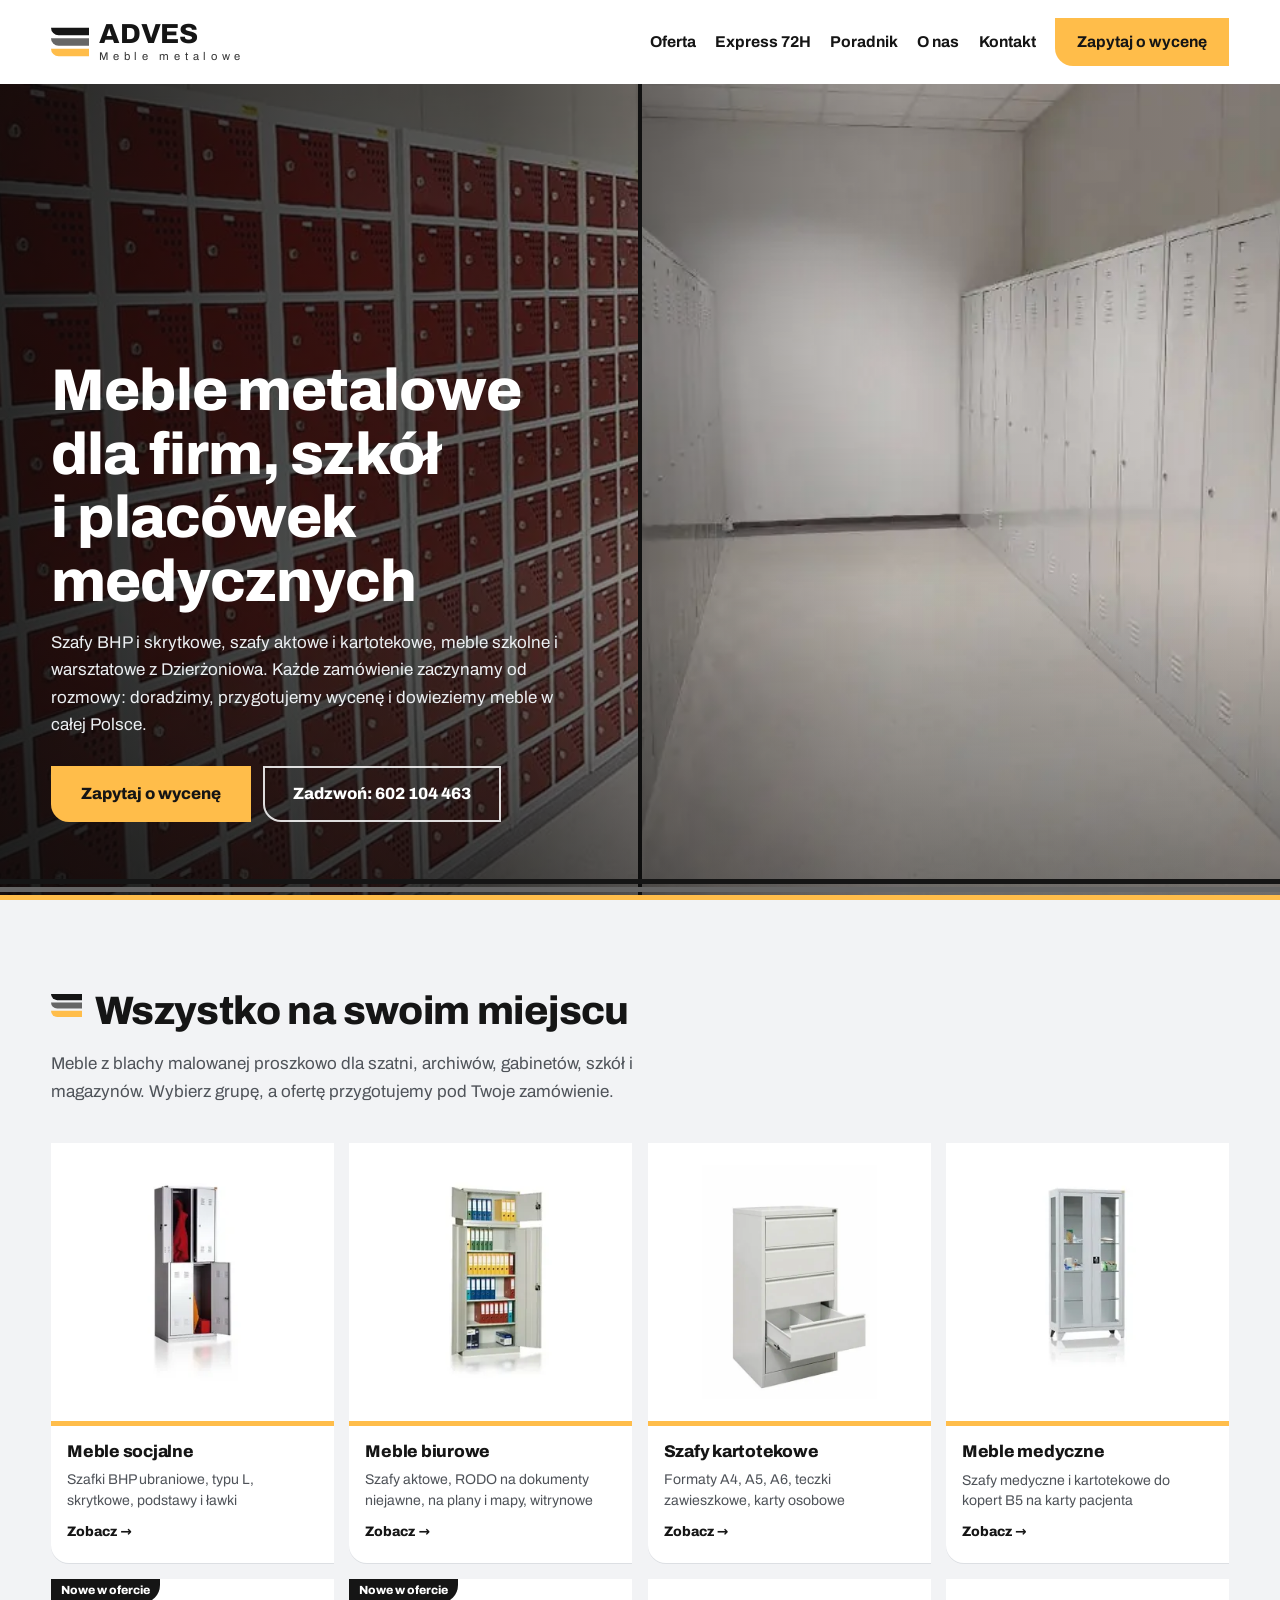
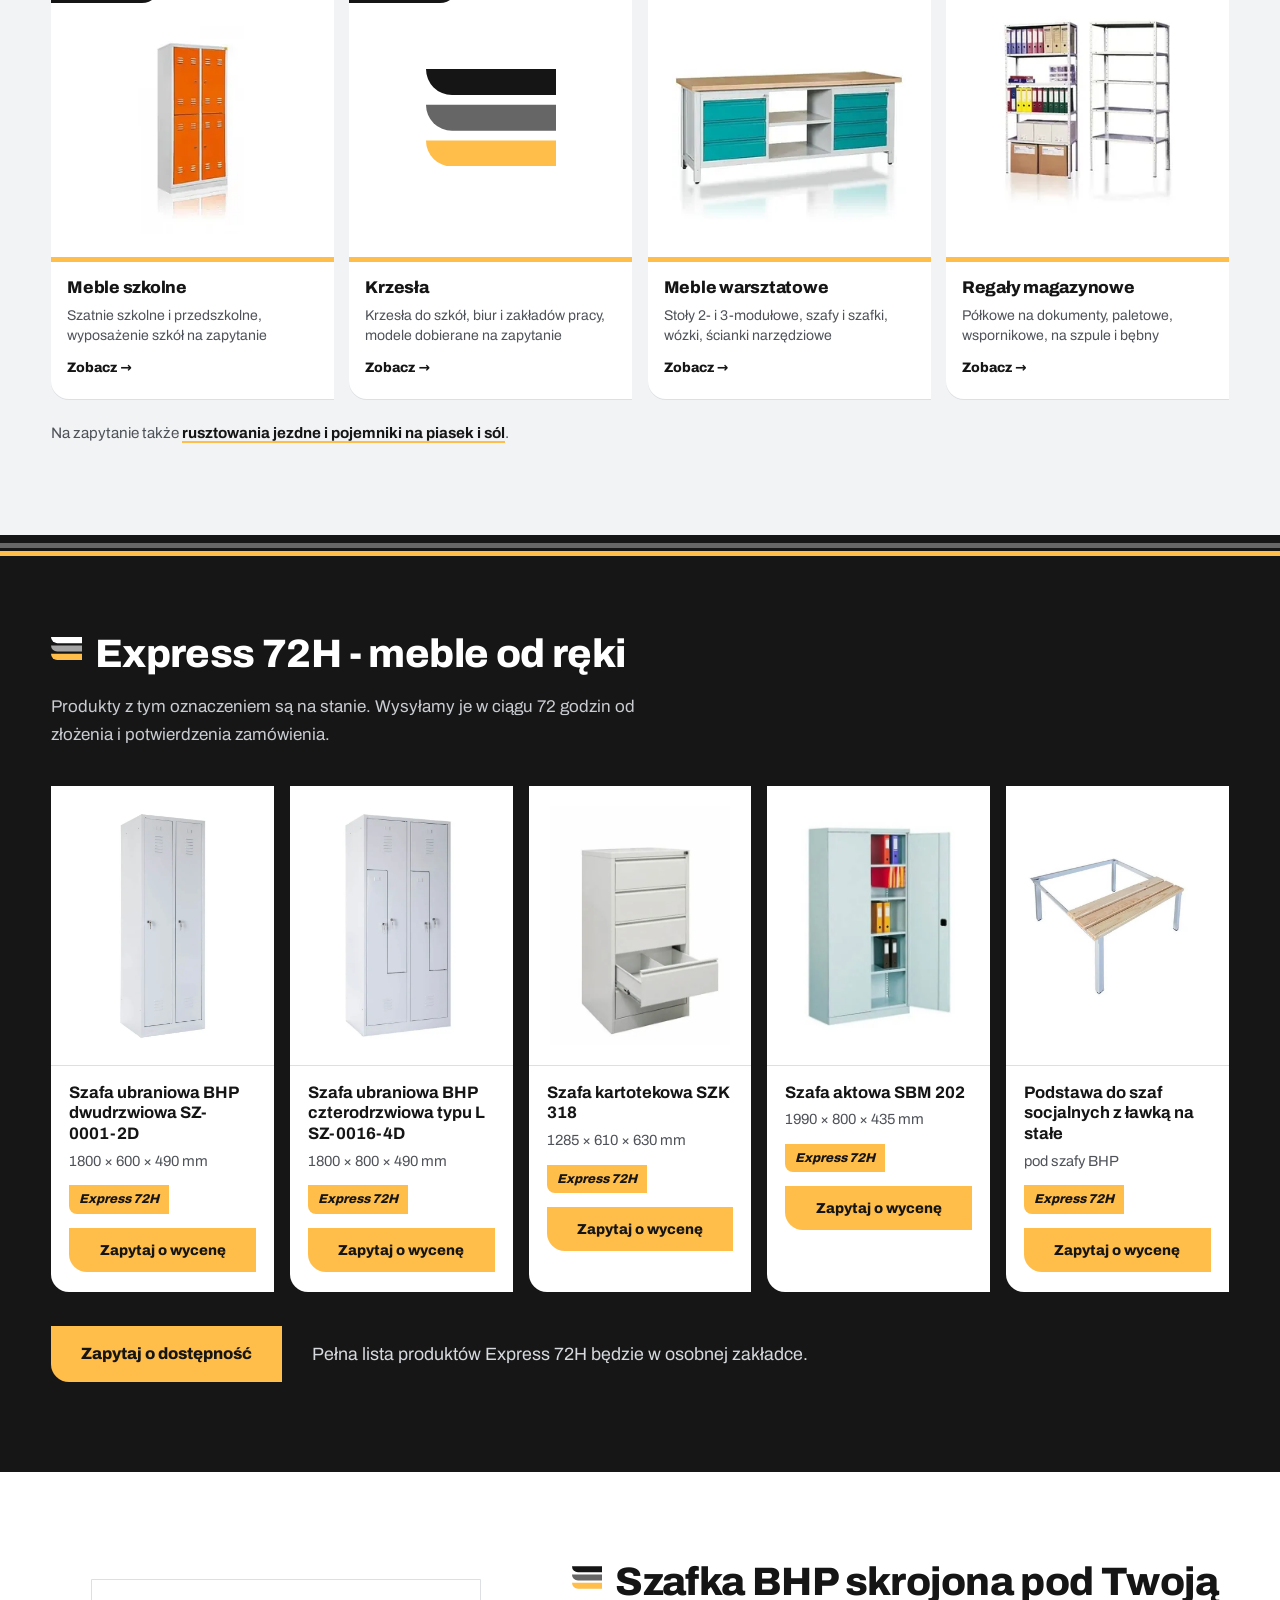
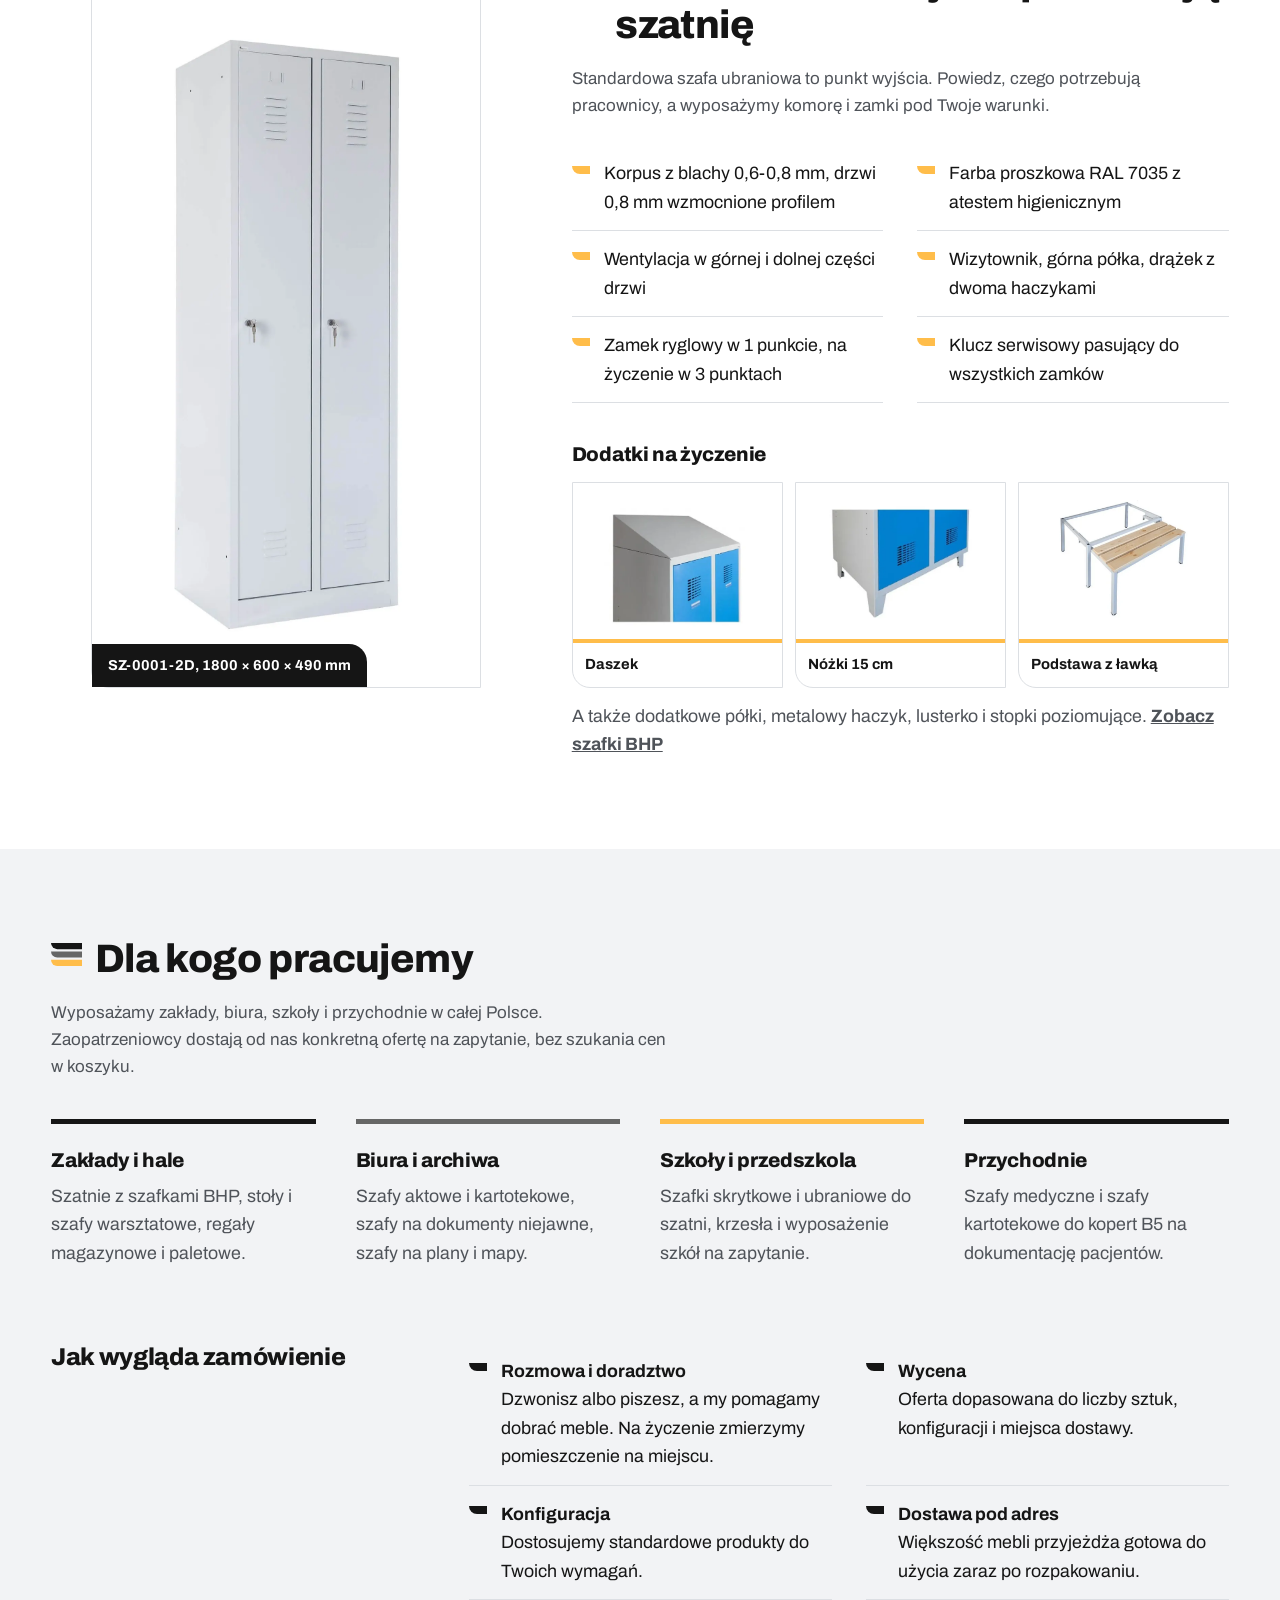
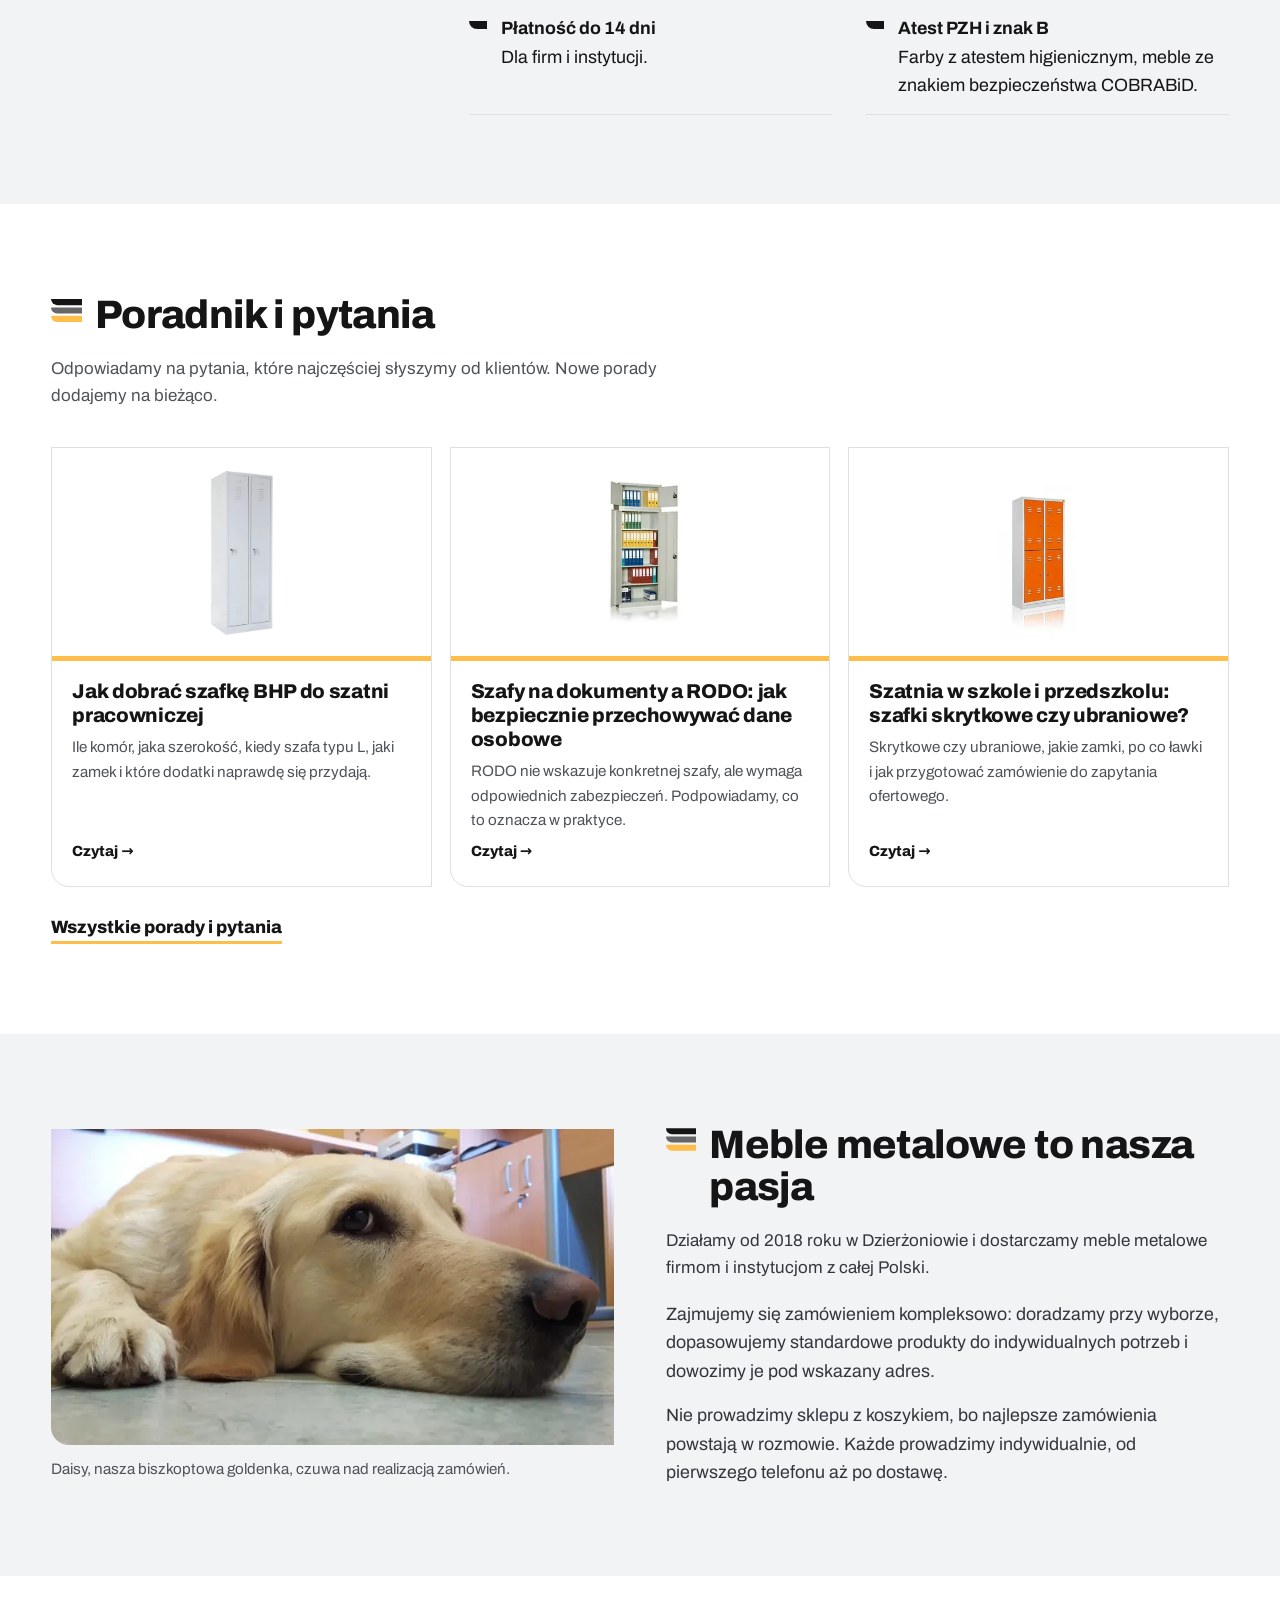
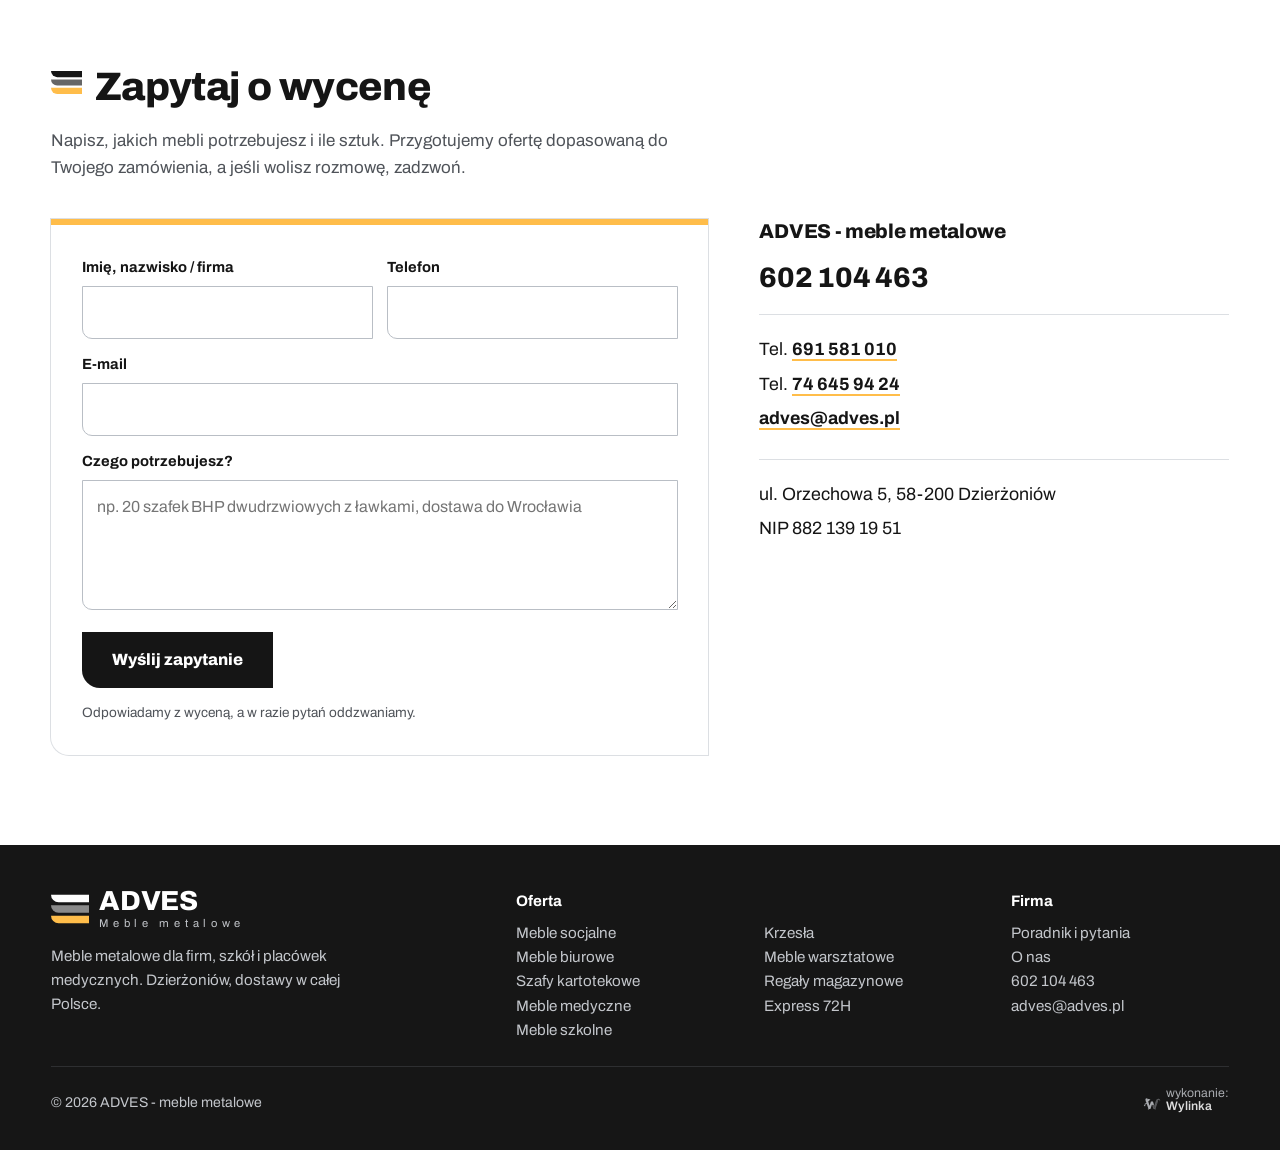
==== commit bde87f8c: "Podglad v2: katalog B2B bez sklepu, krzesla i szkoly, podstrony kategorii, poradnik z FAQ, llms.txt" ====
--- a/index.html
+++ b/index.html
@@ -4,11 +4,15 @@
 <meta charset="utf-8">
 <meta name="viewport" content="width=device-width,initial-scale=1">
 <meta name="robots" content="noindex,nofollow">
-<title>Meble metalowe: szafy BHP, biurowe i warsztatowe | ADVES Dzierżoniów</title>
-<meta name="description" content="ADVES z Dzierżoniowa: metalowe szafy BHP, aktowe i kartotekowe, meble szkolne, medyczne i warsztatowe, regały i rusztowania. Express 72H, dostawa w całej Polsce. Tel. 602 104 463.">
+<title>Meble metalowe: szafy BHP, biurowe i szkolne | ADVES Dzierżoniów</title>
+<meta name="description" content="ADVES z Dzierżoniowa: metalowe szafy BHP, aktowe i kartotekowe, meble szkolne, medyczne i warsztatowe, regały. Wycena na zapytanie, Express 72H, dostawa w całej Polsce. Tel. 602 104 463.">
+<meta property="og:title" content="Meble metalowe: szafy BHP, biurowe i szkolne | ADVES Dzierżoniów">
+<meta property="og:description" content="ADVES z Dzierżoniowa: metalowe szafy BHP, aktowe i kartotekowe, meble szkolne, medyczne i warsztatowe, regały. Wycena na zapytanie, Express 72H, dostawa w całej Polsce. Tel. 602 104 463.">
+<meta property="og:type" content="website">
+<meta property="og:locale" content="pl_PL">
 <meta name="theme-color" content="#ffbd4a">
 <link rel="icon" href="img/favicon.svg" type="image/svg+xml">
-<link rel="preload" as="image" href="img/drzwi-1.webp" fetchpriority="high">
+<link rel="preload" as="image" href="img/drzwi-2.webp" fetchpriority="high">
 <link rel="preload" as="font" type="font/woff2" href="fonts/archivo-rdzen.woff2" crossorigin>
 <style>
 @font-face{font-family:"Archivo";font-style:normal;font-weight:400 800;font-display:swap;src:url(fonts/archivo-rdzen.woff2) format("woff2");unicode-range:U+0020-007E,U+00A0,U+00A9,U+00AB,U+00B0,U+00B7,U+00BB,U+00D3,U+00D7,U+00F3,U+2013,U+2018-2019,U+201C-201E,U+2026}
@@ -217,21 +221,125 @@
 .lb-x{top:10px;right:12px}.lb-p{left:12px;top:50%}.lb-n{right:12px;top:50%}
 body.lb-on{overflow:hidden}
 @media (prefers-reduced-motion:reduce){html{scroll-behavior:auto}*{transition:none!important}}
+/* v2: hero z jednym glownym zdjeciem, katalog B2B, podstrony */
+.drzwi{grid-template-columns:1fr}
+.drzwi .d1{display:none}
+.drzwi .d2{object-position:50% 50%}
+@media (min-width:900px){.drzwi{grid-template-columns:1fr 1fr}.drzwi .d1{display:block}}
+.kat .karta{background:#fff;border-radius:var(--r);overflow:hidden;display:flex;flex-direction:column;box-shadow:0 1px 0 var(--line);text-decoration:none;color:inherit;position:relative;transition:box-shadow .2s,transform .2s}
+.kat .karta:hover{box-shadow:0 0 0 2px var(--ink);transform:translateY(-2px)}
+.kat .karta:focus-visible{outline:3px solid #1f6feb;outline-offset:3px}
+.kat .fot.znak{display:flex;align-items:center;justify-content:center}
+.kat .fot.znak svg{width:46%;height:auto}
+.nowe{position:absolute;left:0;top:0;z-index:2;background:var(--ink);color:#fff;font-weight:800;font-size:.74rem;padding:6px 10px;border-radius:0 0 18px 0;line-height:1}
+.kat .dalej{display:block;margin-top:10px;font-weight:800;font-size:.86rem}
+.kat .dalej::after{content:" \2192"}
+.takze{margin-top:22px;color:var(--mut);font-size:.95rem}
+.takze a{font-weight:700;color:var(--ink);text-decoration:none;border-bottom:2px solid var(--amber)}
+.btn.mini{min-height:44px;padding:0 16px;font-size:.9rem}
+.prod .btn.mini{margin-top:14px;width:100%}
+.prod .zn72{margin-right:8px}
+/* poradnik na glownej */
+.porady{display:grid;gap:clamp(14px,1.4vw,26px);grid-template-columns:1fr}
+@media (min-width:800px){.porady{grid-template-columns:repeat(3,1fr)}}
+.porada{display:flex;flex-direction:column;background:#fff;border:1px solid var(--line);border-radius:var(--r);overflow:hidden;text-decoration:none;color:inherit;transition:box-shadow .2s}
+.porada:hover{box-shadow:0 0 0 2px var(--ink)}
+.porada .fot{position:relative;aspect-ratio:16/9;background:#fff;border-bottom:5px solid var(--amber)}
+.porada .fot img{position:absolute;inset:8%;width:84%;height:84%;object-fit:contain}
+.porada .tx{padding:18px 20px 22px;display:flex;flex-direction:column;gap:8px;flex:1}
+.porada p{color:var(--mut);font-size:.95rem}
+.porada .dalej{margin-top:auto;font-weight:800;font-size:.92rem}
+.porada .dalej::after{content:" \2192"}
+.szary .porada{border-color:transparent}
+.link-wiecej{display:inline-block;margin-top:26px;font-weight:800;text-decoration:none;border-bottom:3px solid var(--amber)}
+/* naglowek podstrony */
+.ph{background:var(--g);padding:clamp(28px,4vw,70px) 0 clamp(40px,5vw,90px)}
+.ph .wrap{display:grid;gap:clamp(24px,4vw,70px);align-items:center}
+@media (min-width:900px){.ph .wrap{grid-template-columns:minmax(0,7fr) minmax(0,5fr)}}
+.ph h1{font-size:clamp(32px,3.6vw,68px);max-width:20ch;text-wrap:balance}
+.ph .lead{margin-top:16px}
+.ph .akcje{display:flex;flex-wrap:wrap;gap:12px;margin-top:26px}
+.ph .btn.obw{color:var(--ink);box-shadow:inset 0 0 0 2px var(--ink)}
+.ph .btn.obw:hover{background:#fff}
+.ph figure{margin:0;background:#fff;border-radius:var(--r);border-bottom:6px solid var(--amber);display:flex;align-items:center;justify-content:center;aspect-ratio:4/3;padding:6%}
+.ph figure img{max-height:100%;width:auto;object-fit:contain}
+.ph figure svg{width:44%;height:auto}
+@media (max-width:899px){.ph figure{aspect-ratio:16/9}}
+.okr{font-size:.86rem;color:var(--mut);margin-bottom:18px;display:flex;flex-wrap:wrap;gap:6px}
+.okr a{color:var(--ink);font-weight:700;text-decoration:none}
+.okr a:hover{text-decoration:underline}
+.okr span[aria-hidden]{color:#9aa0a6}
+/* lista podkategorii i produktow */
+.lista{border-bottom:1px solid var(--line)}
+.wiersz{display:grid;gap:10px 30px;padding:22px 0 22px 34px;border-top:1px solid var(--line);position:relative;align-items:center}
+.wiersz::before{content:"";position:absolute;left:0;top:30px;width:18px;height:8px;background:var(--amber);border-radius:0 0 0 8px}
+@media (min-width:800px){.wiersz{grid-template-columns:minmax(0,1fr) auto}}
+.wiersz p{color:var(--mut);margin-top:6px;font-size:.96rem}
+.wiersz .btn{justify-self:start}
+.grupa+.grupa{margin-top:clamp(36px,4vw,64px)}
+.grupa>h2{font-size:clamp(24px,2vw,36px);margin-bottom:16px}
+.tab{width:100%;border-collapse:collapse}
+.tab th{text-align:left;font-size:.82rem;color:var(--mut);font-weight:700;padding:0 12px 10px 0;border-bottom:2px solid var(--ink)}
+.tab td{padding:14px 12px 14px 0;border-bottom:1px solid var(--line);vertical-align:middle}
+.tab td:last-child{text-align:right;padding-right:0}
+.tab .kod{font-weight:800;white-space:nowrap}
+.tab .zn72{display:inline-block;margin-left:8px;padding:3px 8px;background:var(--amber);font-weight:800;font-size:.74rem;border-radius:0 0 0 8px;vertical-align:middle;font-style:normal}
+@media (max-width:699px){
+  .tab thead{display:none}
+  .tab tr{display:grid;grid-template-columns:1fr auto;gap:4px 12px;padding:14px 0;border-bottom:1px solid var(--line)}
+  .tab td{border:0;padding:0}
+  .tab td:nth-child(1){grid-column:1/-1}
+  .tab td:nth-child(2){color:var(--mut);font-size:.92rem;align-self:center}
+}
+.uwaga{margin-top:22px;color:var(--mut);font-size:.95rem;max-width:70ch}
+.pokrewne{display:flex;flex-wrap:wrap;gap:10px}
+.pokrewne a{display:inline-block;padding:10px 16px;background:#fff;border:1px solid var(--line);border-radius:0 0 0 12px;text-decoration:none;font-weight:700;font-size:.95rem}
+.pokrewne a:hover{border-color:var(--ink)}
+/* artykul */
+.art{display:grid;gap:clamp(30px,4vw,80px);align-items:start}
+@media (min-width:1000px){.art{grid-template-columns:minmax(0,8fr) minmax(0,4fr)}}
+.tresc{max-width:72ch}
+.tresc h2{font-size:clamp(23px,1.8vw,32px);margin:clamp(30px,3vw,46px) 0 12px}
+.tresc p{color:#2b2e33}
+.tresc p+p{margin-top:14px}
+.tresc ul{list-style:none;padding:0;margin:14px 0 0}
+.tresc li{position:relative;padding:6px 0 6px 30px}
+.tresc li::before{content:"";position:absolute;left:0;top:.95em;width:16px;height:7px;background:var(--amber);border-radius:0 0 0 7px}
+.tresc .wstep{font-size:clamp(18px,1.15vw,22px);color:var(--ink)}
+.meta{font-size:.9rem;color:var(--mut);margin-top:14px}
+.boks{position:sticky;top:calc(var(--hh) + 20px);background:var(--dark);color:#fff;padding:clamp(22px,2vw,34px);border-radius:var(--r)}
+.boks h2{font-size:clamp(22px,1.6vw,28px)}
+.boks p{color:#c9ccd1;margin:12px 0 20px}
+.boks .btn{width:100%}
+.boks .tel-b{display:block;margin-top:14px;font-weight:800;font-size:1.3rem;text-decoration:none;text-align:center}
+/* FAQ */
+.faq{border-bottom:1px solid var(--line);max-width:900px}
+.faq details{border-top:1px solid var(--line)}
+.faq summary{list-style:none;cursor:pointer;padding:20px 48px 20px 0;font-weight:800;font-size:clamp(17px,1.15vw,21px);position:relative}
+.faq summary::-webkit-details-marker{display:none}
+.faq summary::after{content:"";position:absolute;right:6px;top:50%;width:18px;height:8px;margin-top:-4px;background:var(--amber);border-radius:0 0 0 8px;transition:transform .2s}
+.faq details[open] summary::after{transform:rotate(90deg)}
+.faq details p{padding:0 0 22px;color:#33373c;max-width:70ch}
+section.bez-gory{padding-top:0}
+section:not(.szary)>.wrap>.kont form.pokaz{box-shadow:0 0 0 1px var(--line)}
+@media (max-width:899px){.ph figure.znak{display:none}}
+
 </style>
+<script type="application/ld+json">{"@context": "https://schema.org", "@type": "LocalBusiness", "@id": "https://adves.pl/#firma", "name": "ADVES - meble metalowe", "url": "https://adves.pl/", "telephone": "+48602104463", "email": "adves@adves.pl", "foundingDate": "2018", "taxID": "8821391951", "logo": "https://adves.pl/logo.png", "address": {"@type": "PostalAddress", "streetAddress": "ul. Orzechowa 5", "postalCode": "58-200", "addressLocality": "Dzierżoniów", "addressCountry": "PL"}, "areaServed": "PL", "description": "Metalowe szafy BHP, aktowe i kartotekowe, meble szkolne, medyczne i warsztatowe, regały magazynowe. Wycena na zapytanie, dostawa w całej Polsce."}</script>
+<script type="application/ld+json">{"@context": "https://schema.org", "@type": "WebSite", "name": "ADVES - meble metalowe", "url": "https://adves.pl/", "inLanguage": "pl-PL"}</script>
 </head>
-<body>
-<a class="skip" href="#oferta">Przejdź do treści</a>
+<body class="dom">
+<a class="skip" href="#tresc">Przejdź do treści</a>
 <header class="top">
   <div class="wrap">
-    <a class="logo" href="#" aria-label="ADVES - meble metalowe, strona główna">
+    <a class="logo" href="./">
       <svg viewBox="0 0 40 30" aria-hidden="true"><path d="M0 0h40v8H8a8 8 0 0 1-8-8z" fill="currentColor"/><path d="M0 11h40v8H8a8 8 0 0 1-8-8z" fill="#666"/><path d="M0 22h40v8H8a8 8 0 0 1-8-8z" fill="#ffbd4a"/></svg>
       <span><b>ADVES</b><small>Meble metalowe</small></span>
     </a>
     <nav class="menu" aria-label="Menu główne">
       <a href="#oferta">Oferta</a>
       <a href="#express">Express 72H</a>
-      <a href="#konfiguracja">Konfiguracja</a>
-      <a href="#dla-kogo">Dla kogo</a>
+      <a href="poradnik/">Poradnik</a>
       <a href="#o-nas">O nas</a>
       <a href="#kontakt">Kontakt</a>
       <a class="tel" href="tel:+48602104463">602 104 463</a>
@@ -241,16 +349,15 @@
   </div>
 </header>
 
-<main>
+<main id="tresc">
 <section class="hero" aria-labelledby="h1" style="padding:0">
   <div class="drzwi" aria-hidden="true">
-    <img src="img/drzwi-1.webp" width="698" height="600" alt="" fetchpriority="high" decoding="async">
-    <img src="img/drzwi-2.webp" width="696" height="600" alt="" fetchpriority="high" decoding="async">
-    <img src="img/drzwi-3.webp" width="698" height="600" alt="" fetchpriority="high" decoding="async">
+    <img class="d1" src="img/drzwi-1.webp" width="698" height="600" alt="" loading="lazy" decoding="async">
+    <img class="d2" src="img/drzwi-2.webp" width="696" height="600" alt="" fetchpriority="high" decoding="async">
   </div>
   <div class="wrap">
     <h1 id="h1">Meble metalowe dla firm, szkół i placówek medycznych</h1>
-    <p>Szafy BHP i skrytkowe, szafy aktowe i kartotekowe, stoły warsztatowe i regały z Dzierżoniowa. Dowozimy pod wskazany adres w całej Polsce, a produkty z oznaczeniem Express 72H wysyłamy w trzy dni.</p>
+    <p>Szafy BHP i skrytkowe, szafy aktowe i kartotekowe, meble szkolne i warsztatowe z Dzierżoniowa. Każde zamówienie zaczynamy od rozmowy: doradzimy, przygotujemy wycenę i dowieziemy meble w całej Polsce.</p>
     <div class="akcje">
       <a class="btn" href="#kontakt">Zapytaj o wycenę</a>
       <a class="btn obw" href="tel:+48602104463">Zadzwoń: 602 104 463</a>
@@ -264,19 +371,20 @@
     <div class="glowa">
       <div>
         <h2 class="zn">Wszystko na swoim miejscu</h2>
-        <p class="lead">Osiem grup mebli z blachy malowanej proszkowo: od szatni dla pracowników, przez archiwum dokumentów, po pracownię szkolną i magazyn.</p>
+        <p class="lead">Meble z blachy malowanej proszkowo dla szatni, archiwów, gabinetów, szkół i magazynów. Wybierz grupę, a ofertę przygotujemy pod Twoje zamówienie.</p>
       </div>
     </div>
     <div class="kat">
-      <article><div class="fot"><img src="img/k-socjalne.webp" width="600" height="600" alt="Metalowa szafka BHP z odzieżą roboczą" loading="lazy" decoding="async"></div><div class="tx"><h3>Meble socjalne</h3><p>Szafki BHP ubraniowe, typu L, skrytkowe, podstawy i ławki</p></div></article>
-      <article><div class="fot"><img src="img/k-biurowe.webp" width="600" height="600" alt="Metalowa szafa aktowa z segregatorami" loading="lazy" decoding="async"></div><div class="tx"><h3>Meble biurowe</h3><p>Szafy aktowe, RODO na dokumenty niejawne, na plany i mapy, witrynowe</p></div></article>
-      <article><div class="fot"><img src="img/k-kartotekowe.webp" width="450" height="600" alt="Szafa kartotekowa z wysuniętą szufladą" loading="lazy" decoding="async"></div><div class="tx"><h3>Szafy kartotekowe</h3><p>Formaty A4, A5, A6, teczki zawieszkowe, karty osobowe</p></div></article>
-      <article><div class="fot"><img src="img/k-medyczne.webp" width="600" height="600" alt="Przeszklona szafa medyczna" loading="lazy" decoding="async"></div><div class="tx"><h3>Meble medyczne</h3><p>Szafy medyczne i kartotekowe do kopert B5 na karty pacjenta</p></div></article>
-      <article><div class="fot"><img src="img/k-szkolne.webp" width="600" height="600" alt="Pomarańczowa szafa skrytkowa szkolna" loading="lazy" decoding="async"></div><div class="tx"><h3>Meble szkolne</h3><p>Szafy skrytkowe i ubraniowe do szatni szkolnych i przedszkolnych</p></div></article>
-      <article><div class="fot"><img src="img/k-warsztatowe.webp" width="600" height="600" alt="Stół warsztatowy z szufladami" loading="lazy" decoding="async"></div><div class="tx"><h3>Meble warsztatowe</h3><p>Stoły 2- i 3-modułowe, szafy i szafki, wózki, ścianki narzędziowe</p></div></article>
-      <article><div class="fot"><img src="img/k-regaly.webp" width="600" height="600" alt="Metalowe regały półkowe" loading="lazy" decoding="async"></div><div class="tx"><h3>Regały magazynowe</h3><p>Półkowe na dokumenty, paletowe, wspornikowe, na szpule i bębny</p></div></article>
-      <article><div class="fot"><img src="img/k-rusztowania.webp" width="300" height="300" alt="Aluminiowe rusztowanie jezdne" loading="lazy" decoding="async"></div><div class="tx"><h3>Rusztowania jezdne</h3><p>Rusztowania jezdne Krause, podesty, pojemniki na piasek i sól</p></div></article>
-    </div>
+      <a class="karta" href="meble-socjalne/"><div class="fot"><img src="img/k-socjalne-300.webp" srcset="img/k-socjalne-300.webp 300w, img/k-socjalne.webp 600w" sizes="(min-width:1600px) 11vw, (min-width:900px) 22vw, 44vw" width="600" height="600" alt="Metalowa szafka BHP z odzieżą roboczą" loading="lazy" decoding="async"></div><div class="tx"><h3>Meble socjalne</h3><p>Szafki BHP ubraniowe, typu L, skrytkowe, podstawy i ławki</p><span class="dalej">Zobacz</span></div></a>
+      <a class="karta" href="meble-biurowe/"><div class="fot"><img src="img/k-biurowe-300.webp" srcset="img/k-biurowe-300.webp 300w, img/k-biurowe.webp 600w" sizes="(min-width:1600px) 11vw, (min-width:900px) 22vw, 44vw" width="600" height="600" alt="Metalowa szafa aktowa z segregatorami" loading="lazy" decoding="async"></div><div class="tx"><h3>Meble biurowe</h3><p>Szafy aktowe, RODO na dokumenty niejawne, na plany i mapy, witrynowe</p><span class="dalej">Zobacz</span></div></a>
+      <a class="karta" href="szafy-kartotekowe/"><div class="fot"><img src="img/k-kartotekowe-300.webp" srcset="img/k-kartotekowe-300.webp 300w, img/k-kartotekowe.webp 450w" sizes="(min-width:1600px) 11vw, (min-width:900px) 22vw, 44vw" width="450" height="600" alt="Szafa kartotekowa z wysuniętą szufladą" loading="lazy" decoding="async"></div><div class="tx"><h3>Szafy kartotekowe</h3><p>Formaty A4, A5, A6, teczki zawieszkowe, karty osobowe</p><span class="dalej">Zobacz</span></div></a>
+      <a class="karta" href="meble-medyczne/"><div class="fot"><img src="img/k-medyczne-300.webp" srcset="img/k-medyczne-300.webp 300w, img/k-medyczne.webp 600w" sizes="(min-width:1600px) 11vw, (min-width:900px) 22vw, 44vw" width="600" height="600" alt="Przeszklona szafa medyczna" loading="lazy" decoding="async"></div><div class="tx"><h3>Meble medyczne</h3><p>Szafy medyczne i kartotekowe do kopert B5 na karty pacjenta</p><span class="dalej">Zobacz</span></div></a>
+      <a class="karta" href="meble-szkolne/"><span class="nowe">Nowe w ofercie</span><div class="fot"><img src="img/k-szkolne-300.webp" srcset="img/k-szkolne-300.webp 300w, img/k-szkolne.webp 600w" sizes="(min-width:1600px) 11vw, (min-width:900px) 22vw, 44vw" width="600" height="600" alt="Pomarańczowa szafa skrytkowa do szatni szkolnej" loading="lazy" decoding="async"></div><div class="tx"><h3>Meble szkolne</h3><p>Szatnie szkolne i przedszkolne, wyposażenie szkół na zapytanie</p><span class="dalej">Zobacz</span></div></a>
+      <a class="karta" href="krzesla/"><span class="nowe">Nowe w ofercie</span><div class="fot znak"><svg viewBox="0 0 40 30" aria-hidden="true"><path d="M0 0h40v8H8a8 8 0 0 1-8-8z" fill="#151515"/><path d="M0 11h40v8H8a8 8 0 0 1-8-8z" fill="#666"/><path d="M0 22h40v8H8a8 8 0 0 1-8-8z" fill="#ffbd4a"/></svg></div><div class="tx"><h3>Krzesła</h3><p>Krzesła do szkół, biur i zakładów pracy, modele dobierane na zapytanie</p><span class="dalej">Zobacz</span></div></a>
+      <a class="karta" href="meble-warsztatowe/"><div class="fot"><img src="img/k-warsztatowe-300.webp" srcset="img/k-warsztatowe-300.webp 300w, img/k-warsztatowe.webp 600w" sizes="(min-width:1600px) 11vw, (min-width:900px) 22vw, 44vw" width="600" height="600" alt="Stół warsztatowy z szufladami" loading="lazy" decoding="async"></div><div class="tx"><h3>Meble warsztatowe</h3><p>Stoły 2- i 3-modułowe, szafy i szafki, wózki, ścianki narzędziowe</p><span class="dalej">Zobacz</span></div></a>
+      <a class="karta" href="regaly-magazynowe/"><div class="fot"><img src="img/k-regaly-300.webp" srcset="img/k-regaly-300.webp 300w, img/k-regaly.webp 600w" sizes="(min-width:1600px) 11vw, (min-width:900px) 22vw, 44vw" width="600" height="600" alt="Metalowe regały półkowe" loading="lazy" decoding="async"></div><div class="tx"><h3>Regały magazynowe</h3><p>Półkowe na dokumenty, paletowe, wspornikowe, na szpule i bębny</p><span class="dalej">Zobacz</span></div></a>
+    </div>
+    <p class="takze">Na zapytanie także <a href="rusztowania-jezdne/">rusztowania jezdne i pojemniki na piasek i sól</a>.</p>
   </div>
 </section>
 
@@ -292,13 +400,13 @@
         <div class="strz"><button class="prev" type="button" aria-label="Poprzednie produkty">&#8592;</button><button class="next" type="button" aria-label="Następne produkty">&#8594;</button></div>
       </div>
       <div class="tor">
-        <article class="prod"><a class="lb" data-g="ex" data-alt="Szafa ubraniowa BHP dwudrzwiowa SZ-0001-2D" href="img/p-sz00012d-800.webp"><img src="img/p-sz00012d-400.webp" width="400" height="926" alt="Szafa ubraniowa BHP dwudrzwiowa SZ-0001-2D" loading="lazy" decoding="async"></a><div class="tx"><b>Szafa ubraniowa BHP dwudrzwiowa SZ-0001-2D</b><span>1800 × 600 × 490 mm</span><em class="zn72">Express 72H</em></div></article>
-        <article class="prod"><a class="lb" data-g="ex" data-alt="Szafa ubraniowa BHP czterodrzwiowa typu L SZ-0016-4D" href="img/p-sz00164d.webp"><img src="img/p-sz00164d.webp" width="500" height="755" alt="Szafa ubraniowa BHP czterodrzwiowa typu L SZ-0016-4D" loading="lazy" decoding="async"></a><div class="tx"><b>Szafa ubraniowa BHP czterodrzwiowa typu L SZ-0016-4D</b><span>1800 × 800 × 490 mm</span><em class="zn72">Express 72H</em></div></article>
-        <article class="prod"><a class="lb" data-g="ex" data-alt="Szafa kartotekowa SZK 318" href="img/k-kartotekowe.webp"><img src="img/k-kartotekowe.webp" width="450" height="600" alt="Szafa kartotekowa SZK 318" loading="lazy" decoding="async"></a><div class="tx"><b>Szafa kartotekowa SZK 318</b><span>1285 × 610 × 630 mm</span><em class="zn72">Express 72H</em></div></article>
-        <article class="prod"><a class="lb" data-g="ex" data-alt="Szafa aktowa SBM 202" href="img/p-sbm202.webp"><img src="img/p-sbm202.webp" width="418" height="482" alt="Szafa aktowa SBM 202" loading="lazy" decoding="async"></a><div class="tx"><b>Szafa aktowa SBM 202</b><span>1990 × 800 × 435 mm</span><em class="zn72">Express 72H</em></div></article>
-        <article class="prod"><a class="lb" data-g="ex" data-alt="Podstawa do szaf socjalnych z ławką na stałe" href="img/p-podstawa.webp"><img src="img/p-podstawa.webp" width="645" height="533" alt="Podstawa do szaf socjalnych z ławką na stałe" loading="lazy" decoding="async"></a><div class="tx"><b>Podstawa do szaf socjalnych z ławką na stałe</b><span>pod szafy BHP</span><em class="zn72">Express 72H</em></div></article>
+        <article class="prod"><a class="lb" data-g="ex" data-alt="Szafa ubraniowa BHP dwudrzwiowa SZ-0001-2D" href="img/p-sz00012d-800.webp"><img src="img/p-sz00012d-400.webp" width="400" height="926" alt="Szafa ubraniowa BHP dwudrzwiowa SZ-0001-2D" loading="lazy" decoding="async"></a><div class="tx"><b>Szafa ubraniowa BHP dwudrzwiowa SZ-0001-2D</b><span>1800 × 600 × 490 mm</span><em class="zn72">Express 72H</em><a class="btn mini" href="#kontakt" data-zapytaj="Szafa ubraniowa BHP dwudrzwiowa SZ-0001-2D">Zapytaj o wycenę</a></div></article>
+        <article class="prod"><a class="lb" data-g="ex" data-alt="Szafa ubraniowa BHP czterodrzwiowa typu L SZ-0016-4D" href="img/p-sz00164d.webp"><img src="img/p-sz00164d.webp" width="500" height="755" alt="Szafa ubraniowa BHP czterodrzwiowa typu L SZ-0016-4D" loading="lazy" decoding="async"></a><div class="tx"><b>Szafa ubraniowa BHP czterodrzwiowa typu L SZ-0016-4D</b><span>1800 × 800 × 490 mm</span><em class="zn72">Express 72H</em><a class="btn mini" href="#kontakt" data-zapytaj="Szafa ubraniowa BHP czterodrzwiowa typu L SZ-0016-4D">Zapytaj o wycenę</a></div></article>
+        <article class="prod"><a class="lb" data-g="ex" data-alt="Szafa kartotekowa SZK 318" href="img/k-kartotekowe.webp"><img src="img/k-kartotekowe.webp" width="450" height="600" alt="Szafa kartotekowa SZK 318" loading="lazy" decoding="async"></a><div class="tx"><b>Szafa kartotekowa SZK 318</b><span>1285 × 610 × 630 mm</span><em class="zn72">Express 72H</em><a class="btn mini" href="#kontakt" data-zapytaj="Szafa kartotekowa SZK 318">Zapytaj o wycenę</a></div></article>
+        <article class="prod"><a class="lb" data-g="ex" data-alt="Szafa aktowa SBM 202" href="img/p-sbm202.webp"><img src="img/p-sbm202.webp" width="418" height="482" alt="Szafa aktowa SBM 202" loading="lazy" decoding="async"></a><div class="tx"><b>Szafa aktowa SBM 202</b><span>1990 × 800 × 435 mm</span><em class="zn72">Express 72H</em><a class="btn mini" href="#kontakt" data-zapytaj="Szafa aktowa SBM 202">Zapytaj o wycenę</a></div></article>
+        <article class="prod"><a class="lb" data-g="ex" data-alt="Podstawa do szaf socjalnych z ławką na stałe" href="img/p-podstawa.webp"><img src="img/p-podstawa.webp" width="645" height="533" alt="Podstawa do szaf socjalnych z ławką na stałe" loading="lazy" decoding="async"></a><div class="tx"><b>Podstawa do szaf socjalnych z ławką na stałe</b><span>pod szafy BHP</span><em class="zn72">Express 72H</em><a class="btn mini" href="#kontakt" data-zapytaj="Podstawa do szaf socjalnych z ławką na stałe">Zapytaj o wycenę</a></div></article>
       </div>
-      <div class="uwaga72"><a class="btn" href="#kontakt">Zapytaj o dostępność</a><span>Pełna lista produktów Express 72H będzie w osobnej zakładce.</span></div>
+      <div class="uwaga72"><a class="btn" href="#kontakt" data-zapytaj="produkty Express 72H">Zapytaj o dostępność</a><span>Pełna lista produktów Express 72H będzie w osobnej zakładce.</span></div>
     </div>
   </div>
 </section>
@@ -311,7 +419,7 @@
     </figure>
     <div>
       <h2 class="zn">Szafka BHP skrojona pod Twoją szatnię</h2>
-      <p class="lead">Standardowa szafa ubraniowa to punkt wyjścia. Przed zamówieniem powiedz, czego potrzebują pracownicy, a wyposażymy komorę i zamki pod Twoje warunki.</p>
+      <p class="lead">Standardowa szafa ubraniowa to punkt wyjścia. Powiedz, czego potrzebują pracownicy, a wyposażymy komorę i zamki pod Twoje warunki.</p>
       <ul class="spec">
         <li>Korpus z blachy 0,6-0,8 mm, drzwi 0,8 mm wzmocnione profilem</li>
         <li>Farba proszkowa RAL 7035 z atestem higienicznym</li>
@@ -327,7 +435,7 @@
           <a class="lb" data-g="konf" data-alt="Nóżki 15 cm pod szafę BHP" href="img/d-nozki.webp"><img src="img/d-nozki.webp" width="500" height="379" alt="Nóżki pod szafę BHP" loading="lazy" decoding="async"><span>Nóżki 15 cm</span></a>
           <a class="lb" data-g="konf" data-alt="Podstawa z ławką pod szafy BHP" href="img/d-podstawa.webp"><img src="img/d-podstawa.webp" width="600" height="500" alt="Podstawa z ławką pod szafy BHP" loading="lazy" decoding="async"><span>Podstawa z ławką</span></a>
         </div>
-        <p>A także dodatkowe półki, metalowy haczyk, lusterko i stopki poziomujące.</p>
+        <p>A także dodatkowe półki, metalowy haczyk, lusterko i stopki poziomujące. <a href="meble-socjalne/" style="font-weight:700">Zobacz szafki BHP</a></p>
       </div>
     </div>
   </div>
@@ -335,28 +443,40 @@
 
 <section id="dla-kogo" class="szary">
   <div class="wrap">
-    <div class="glowa"><div><h2 class="zn">Dla kogo pracujemy</h2><p class="lead">Wyposażamy biura, zaplecza socjalne, hale produkcyjne i warsztaty firm z całej Polski.</p></div></div>
+    <div class="glowa"><div><h2 class="zn">Dla kogo pracujemy</h2><p class="lead">Wyposażamy zakłady, biura, szkoły i przychodnie w całej Polsce. Zaopatrzeniowcy dostają od nas konkretną ofertę na zapytanie, bez szukania cen w koszyku.</p></div></div>
     <div class="kto">
       <div><h3>Zakłady i hale</h3><p>Szatnie z szafkami BHP, stoły i szafy warsztatowe, regały magazynowe i paletowe.</p></div>
-      <div><h3>Biura i archiwa</h3><p>Szafy aktowe i kartotekowe, szafy RODO na dokumenty niejawne, szafy na plany i mapy.</p></div>
-      <div><h3>Szkoły i przedszkola</h3><p>Szafki skrytkowe i ubraniowe do szatni oraz wyposażenie pracowni technicznych.</p></div>
+      <div><h3>Biura i archiwa</h3><p>Szafy aktowe i kartotekowe, szafy na dokumenty niejawne, szafy na plany i mapy.</p></div>
+      <div><h3>Szkoły i przedszkola</h3><p>Szafki skrytkowe i ubraniowe do szatni, krzesła i wyposażenie szkół na zapytanie.</p></div>
       <div><h3>Przychodnie</h3><p>Szafy medyczne i szafy kartotekowe do kopert B5 na dokumentację pacjentów.</p></div>
     </div>
     <div class="jak">
       <h3 style="font-size:clamp(24px,1.9vw,36px)">Jak wygląda zamówienie</h3>
       <ul>
-        <li><b>Doradztwo i pomiar</b>Pomożemy dobrać meble, a na życzenie zmierzymy pomieszczenie na miejscu.</li>
+        <li><b>Rozmowa i doradztwo</b>Dzwonisz albo piszesz, a my pomagamy dobrać meble. Na życzenie zmierzymy pomieszczenie na miejscu.</li>
+        <li><b>Wycena</b>Oferta dopasowana do liczby sztuk, konfiguracji i miejsca dostawy.</li>
         <li><b>Konfiguracja</b>Dostosujemy standardowe produkty do Twoich wymagań.</li>
         <li><b>Dostawa pod adres</b>Większość mebli przyjeżdża gotowa do użycia zaraz po rozpakowaniu.</li>
-        <li><b>Płatność do 14 dni</b>Dla firm i instytucji wydłużony termin płatności.</li>
-        <li><b>Certyfikat COBRABiD</b>Meble ze znakiem bezpieczeństwa „B”.</li>
-        <li><b>Atest PZH</b>Farby proszkowe z atestem higienicznym Państwowego Zakładu Higieny.</li>
+        <li><b>Płatność do 14 dni</b>Dla firm i instytucji.</li>
+        <li><b>Atest PZH i znak B</b>Farby z atestem higienicznym, meble ze znakiem bezpieczeństwa COBRABiD.</li>
       </ul>
     </div>
   </div>
 </section>
 
-<section id="o-nas">
+<section id="poradnik">
+  <div class="wrap">
+    <div class="glowa"><div><h2 class="zn">Poradnik i pytania</h2><p class="lead">Odpowiadamy na pytania, które najczęściej słyszymy od klientów. Nowe porady dodajemy na bieżąco.</p></div></div>
+    <div class="porady">
+      <a class="porada" href="poradnik/jak-dobrac-szafke-bhp/"><div class="fot"><img src="img/p-sz00012d-400.webp" width="400" height="926" alt="" loading="lazy" decoding="async"></div><div class="tx"><h3>Jak dobrać szafkę BHP do szatni pracowniczej</h3><p>Ile komór, jaka szerokość, kiedy szafa typu L, jaki zamek i które dodatki naprawdę się przydają.</p><span class="dalej">Czytaj</span></div></a>
+      <a class="porada" href="poradnik/szafy-na-dokumenty-rodo/"><div class="fot"><img src="img/k-biurowe-300.webp" width="600" height="600" alt="" loading="lazy" decoding="async"></div><div class="tx"><h3>Szafy na dokumenty a RODO: jak bezpiecznie przechowywać dane osobowe</h3><p>RODO nie wskazuje konkretnej szafy, ale wymaga odpowiednich zabezpieczeń. Podpowiadamy, co to oznacza w praktyce.</p><span class="dalej">Czytaj</span></div></a>
+      <a class="porada" href="poradnik/szatnia-w-szkole/"><div class="fot"><img src="img/k-szkolne-300.webp" width="600" height="600" alt="" loading="lazy" decoding="async"></div><div class="tx"><h3>Szatnia w szkole i przedszkolu: szafki skrytkowe czy ubraniowe?</h3><p>Skrytkowe czy ubraniowe, jakie zamki, po co ławki i jak przygotować zamówienie do zapytania ofertowego.</p><span class="dalej">Czytaj</span></div></a>
+    </div>
+    <a class="link-wiecej" href="poradnik/">Wszystkie porady i pytania</a>
+  </div>
+</section>
+
+<section id="o-nas" class="szary">
   <div class="wrap onas">
     <figure>
       <a class="lb" data-g="onas" data-alt="Daisy, biszkoptowa goldenka z zespołu ADVES" href="img/daisy-1200.webp"><img src="img/daisy-700.webp" srcset="img/daisy-700.webp 700w, img/daisy-1200.webp 1200w" sizes="(min-width:1000px) 46vw, 100vw" width="1200" height="675" alt="Daisy, biszkoptowa goldenka z zespołu ADVES" loading="lazy" decoding="async"></a>
@@ -364,16 +484,15 @@
     </figure>
     <div class="txt">
       <h2 class="zn">Meble metalowe to nasza pasja</h2>
-      <p class="lead" style="margin-bottom:18px">Działamy od 2018 roku w Dzierżoniowie i dostarczamy meble metalowe firmom z całej Polski.</p>
-      <p>Zajmujemy się kompleksowo: doradzamy przy wyborze, dopasowujemy standardowe produkty do indywidualnych potrzeb i dowozimy je pod wskazany adres. Oferujemy szafy, stoły i regały, a także rusztowania jezdne, podesty i drabiny aluminiowe.</p>
-      <p>Najważniejsze jest dla nas zadowolenie klienta, dlatego każde zamówienie prowadzimy indywidualnie, od pierwszej rozmowy aż po dostawę.</p>
-    </div>
-  </div>
-</section>
-
-<section id="kontakt" class="szary">
-  <div class="wrap">
-    <div class="glowa"><div><h2 class="zn">Zapytaj o wycenę</h2><p class="lead">Napisz, jakich mebli potrzebujesz i ile sztuk. Przygotujemy ofertę dopasowaną do Twojego zamówienia.</p></div></div>
+      <p class="lead" style="margin-bottom:18px">Działamy od 2018 roku w Dzierżoniowie i dostarczamy meble metalowe firmom i instytucjom z całej Polski.</p>
+      <p>Zajmujemy się zamówieniem kompleksowo: doradzamy przy wyborze, dopasowujemy standardowe produkty do indywidualnych potrzeb i dowozimy je pod wskazany adres.</p>
+      <p>Nie prowadzimy sklepu z koszykiem, bo najlepsze zamówienia powstają w rozmowie. Każde prowadzimy indywidualnie, od pierwszego telefonu aż po dostawę.</p>
+    </div>
+  </div>
+</section>
+<section id="kontakt" class="">
+  <div class="wrap">
+    <div class="glowa"><div><h2 class="zn">Zapytaj o wycenę</h2><p class="lead">Napisz, jakich mebli potrzebujesz i ile sztuk. Przygotujemy ofertę dopasowaną do Twojego zamówienia, a jeśli wolisz rozmowę, zadzwoń.</p></div></div>
     <div class="kont">
       <form class="pokaz" novalidate>
         <div class="pole"><label for="f-im">Imię, nazwisko / firma</label><input id="f-im" name="imie" autocomplete="name" required></div>
@@ -381,7 +500,7 @@
         <div class="pole cale"><label for="f-em">E-mail</label><input id="f-em" name="email" type="email" autocomplete="email" required></div>
         <div class="pole cale"><label for="f-wi">Czego potrzebujesz?</label><textarea id="f-wi" name="wiadomosc" required placeholder="np. 20 szafek BHP dwudrzwiowych z ławkami, dostawa do Wrocławia"></textarea></div>
         <button class="btn cz" type="submit">Wyślij zapytanie</button>
-        <p class="info">Odpowiadamy na zapytania tak szybko, jak to możliwe.</p>
+        <p class="info">Odpowiadamy z wyceną, a w razie pytań oddzwaniamy.</p>
         <p class="msg" hidden tabindex="-1">To jest podgląd strony - na docelowej stronie formularz wyśle zapytanie do ADVES.</p>
       </form>
       <div class="dane">
@@ -401,20 +520,19 @@
   </div>
 </section>
 </main>
-
 <footer>
   <div class="wrap">
     <div>
-      <a class="logo" href="#" aria-label="ADVES, do góry strony"><svg viewBox="0 0 40 30" aria-hidden="true" width="38" height="30"><path d="M0 0h40v8H8a8 8 0 0 1-8-8z" fill="#fff"/><path d="M0 11h40v8H8a8 8 0 0 1-8-8z" fill="#8a8a8a"/><path d="M0 22h40v8H8a8 8 0 0 1-8-8z" fill="#ffbd4a"/></svg><span><b style="margin:0">ADVES</b><small>Meble metalowe</small></span></a>
-    </div>
-    <div><b>Oferta</b><a href="#oferta">Meble metalowe</a><br><a href="#express">Express 72H</a><br><a href="#konfiguracja">Konfiguracja szafek</a></div>
-    <div><b>Firma</b><a href="#o-nas">O nas</a><br><a href="#dla-kogo">Dla kogo</a><br><a href="#kontakt">Kontakt</a></div>
-    <div><b>Kontakt</b><a href="tel:+48602104463">602 104 463</a><br><a href="mailto:adves@adves.pl">adves@adves.pl</a><br>Dzierżoniów</div>
+      <a class="logo" href="./"><svg viewBox="0 0 40 30" aria-hidden="true" width="38" height="30"><path d="M0 0h40v8H8a8 8 0 0 1-8-8z" fill="#fff"/><path d="M0 11h40v8H8a8 8 0 0 1-8-8z" fill="#8a8a8a"/><path d="M0 22h40v8H8a8 8 0 0 1-8-8z" fill="#ffbd4a"/></svg><span><b style="margin:0">ADVES</b><small>Meble metalowe</small></span></a>
+      <p style="margin-top:14px;max-width:36ch">Meble metalowe dla firm, szkół i placówek medycznych. Dzierżoniów, dostawy w całej Polsce.</p>
+    </div>
+    <div><b>Oferta</b><a href="meble-socjalne/">Meble socjalne</a><br><a href="meble-biurowe/">Meble biurowe</a><br><a href="szafy-kartotekowe/">Szafy kartotekowe</a><br><a href="meble-medyczne/">Meble medyczne</a><br><a href="meble-szkolne/">Meble szkolne</a></div>
+    <div><b>&nbsp;</b><a href="krzesla/">Krzesła</a><br><a href="meble-warsztatowe/">Meble warsztatowe</a><br><a href="regaly-magazynowe/">Regały magazynowe</a><br><a href="#express">Express 72H</a></div>
+    <div><b>Firma</b><a href="poradnik/">Poradnik i pytania</a><br><a href="#o-nas">O nas</a><br><a href="tel:+48602104463">602 104 463</a><br><a href="mailto:adves@adves.pl">adves@adves.pl</a></div>
     <div class="dol"><span>© <span class="rok">2026</span> ADVES - meble metalowe</span><a class="wylinka-badge" href="https://wylinka.pl/?utm_source=adves.pl&amp;utm_medium=stopka&amp;utm_campaign=wykonanie" rel="noopener" title="Strona wykonana przez Wylinka"><svg viewBox="0 0 64 64" aria-hidden="true" focusable="false" fill="currentColor"><path d="M9.8 22.8l-1.2-7.9 2.2-3.7 15.5 4.6-.5 1.5-7.2 5.5 4.7 15.6 5-15.6 7 0 4.1 12.7-4.2-.9-2.6 1.8-.8-2.2-5.3 15.6-4.3 0 .4 .2-2.1 2.8-1.3-1.1 1.1-1.4-3.1 .2-.1-1.7 2.2-.1-5.7-16.5-4.8 .6-.8 3.1 0 .5-.3 .5 .8 2.2-1.6 .5-.4-1.3-.8 1.6-1.5-.8 .8-1.6-1.4 .6-.6-1.6 2.3-.8 .2-.4 1.3-4.8 5.9-.8-2.4-6.9zM15.2 13.7l-.1-.4-.4 .8-.1 .8 .1 1 .1 .4 .3 .7 .3-.9 .1-.7 0-.8z"/><path class="wy-pod" d="M37.1 49.8l-4.5-13.3 2.6-1.8 4.2 .9 .9 2.8 3-9.7 0-.5 .1-.8 3.2-8.4 .5-1 .6-1 .9-1.1 1.3-1 1.1-.7 1.4-.5 1.4-.3 .7 0 .9 0 1.2 .3 1.4 .6 .8 .5 .7 .7 .6 .7 .5 .9 .3 .9 .1 .9 0 .8-.2 .9-.5 .9-.5 .6-.7 .5-.7 .3-.1-.1 0-.1 .5-.5 .3-.7 .2-.5 0-.6-.1-.6-.3-.7-.4-.5-.4-.4-.5-.3-.6-.3-.7 0-.7 .1-.6 .1-.5 .4-.5 .5-.3 .5-.2 .7-.1 1.5-1.4 5.1-.8 3.3-.3 .7-.5 .7-6 17.5 1.9 .1-.1 1.7-3.1-.2 1.1 1.4-1.3 1.1-2.1-2.8 .4-.2z"/><path class="wy-old" d="M40.8 50l.4-.2-4.1 0-4.2-12.5 2.5-1.7 4.3 .9 .6 1.9 .6-1.6 0-.3 2.4-7.8 0-.5 .1-.8 3.2-8.4 .4-.8 .6-.9 .9-1.2 .9-.9 1.3-.8 1.4-.6 1.2-.3 1.4-.1 1.3 .1 .6 .2 .8 .3 1.1 .6 .9 .7 .7 .9 .5 .9 .3 .9 .1 1.1-.1 .9-.3 .9-.4 .7-.6 .7-.6 .4-.6 .2-.1-.1 0-.1 .5-.5 .3-.7 .2-.5 0-.5-.1-.6-.2-.6-.3-.5-.4-.5-.5-.3-.6-.3-.7-.1-.6 0-.6 .1-.6 .3-.6 .5-.3 .4-.2 .5-.1 .5-.1 1.5-1.4 5.1-.8 3.3-.3 .7-.5 .7-6 17.5 1.9 .1-.1 1.7-3.1-.2 1.1 1.4-1.3 1.1zM49.6 17.1l.6 1.7-1.5 1.9 .4 .4 1.8-2.1-.7-2.1zM48.1 28.3l.5 1.8-1.7 1.8 .4 .4 1.9-2-.6-2.2zM37.9 41.7l1.7-1.5-.4-.4-1.7 1.4zM42.6 38.7l-1.5 2.8 1.1 2-1.3 2.6 .5 .2 1.5-2.8-1.1-2 1.4-2.5z"/></svg><span>wykonanie: <b>Wylinka</b></span></a>
 </div>
   </div>
 </footer>
-
 <dialog id="lb" aria-label="Podgląd zdjęcia">
   <div class="lb-in"><img alt=""></div>
   <p></p>
